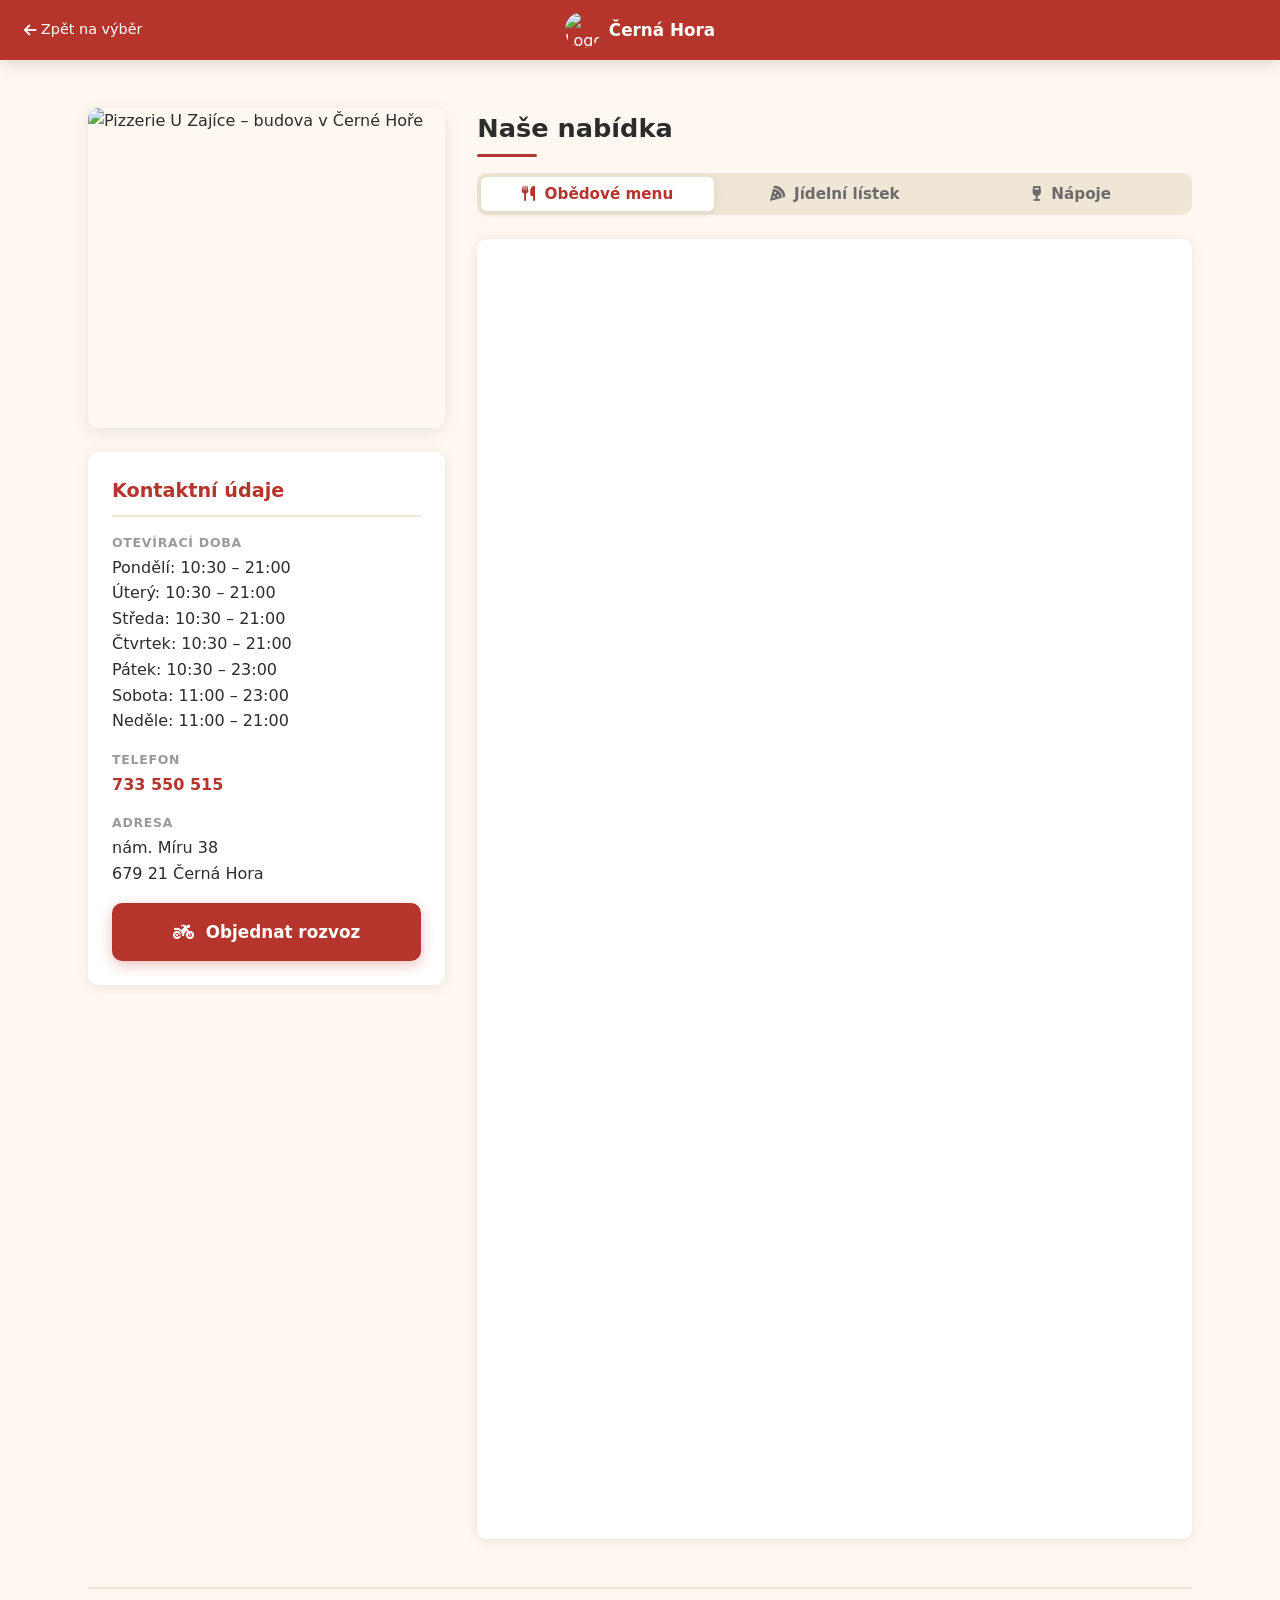
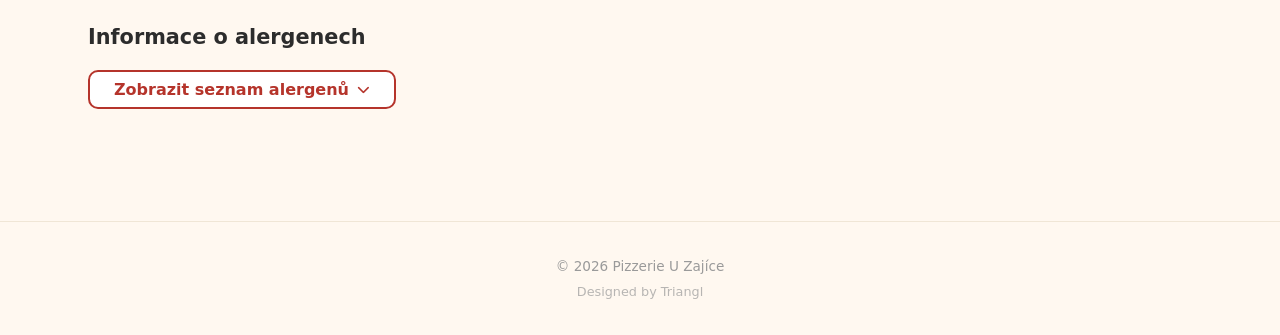
==== cerna-hora.html @ 14adb5e8 "Add files via upload" ====
<!DOCTYPE html>
<html lang="cs">
<head>
  <meta charset="UTF-8">
  <meta name="viewport" content="width=device-width, initial-scale=1.0">
  <meta name="description" content="Pizzerie U Zajíce – Černá Hora. Aktuální menu, kontakty a objednávka rozvozu.">
  <title>Pizzerie U Zajíce – Černá Hora</title>
  <link rel="stylesheet" href="style.css">
  <link rel="icon" href="images/zajic.png" type="image/png">
  <link rel="stylesheet" href="https://cdnjs.cloudflare.com/ajax/libs/font-awesome/6.5.1/css/all.min.css">
</head>
<body>

  <header class="site-header">
    <a href="index.html" class="site-header__back">
      <i class="fa-solid fa-arrow-left"></i>
      <span>Zpět na výběr</span>
    </a>
    <div class="site-header__center">
      <img src="images/zajic.png" alt="Logo" class="site-header__logo">
      <span class="site-header__location">Černá Hora</span>
    </div>
  </header>

  <div class="page-content">
    <div class="main-layout">

      <aside class="info-column">
        <img src="images/cernahora.jpg" alt="Pizzerie U Zajíce – budova v Černé Hoře" class="info-column__photo">

        <div class="contact-box">
          <h2 class="contact-box__title">Kontaktní údaje</h2>

          <div class="contact-box__item">
            <div class="contact-box__label">Otevírací doba</div>
            <div class="contact-box__value">
              Pondělí: 10:30 – 21:00<br>
              Úterý: 10:30 – 21:00<br>
              Středa: 10:30 – 21:00<br>
              Čtvrtek: 10:30 – 21:00<br>
              Pátek: 10:30 – 23:00<br>
              Sobota: 11:00 – 23:00<br>
              Neděle: 11:00 – 21:00
            </div>
          </div>

          <div class="contact-box__item">
            <div class="contact-box__label">Telefon</div>
            <div class="contact-box__value">
              <a href="tel:+420733550515">733 550 515</a>
            </div>
          </div>

          <div class="contact-box__item">
            <div class="contact-box__label">Adresa</div>
            <div class="contact-box__value">
              nám. Míru 38<br>
              679 21 Černá Hora
            </div>
          </div>

          <a href="rozvoz.html" class="btn-primary">
            <i class="fa-solid fa-motorcycle"></i>&nbsp; Objednat rozvoz
          </a>
        </div>
      </aside>

      <section class="menu-column">
        <div class="menu-column__header">
          <h2 class="menu-column__title">Naše nabídka</h2>

          <div class="menu-tabs">
            <button class="menu-tab active" data-tab="obed">
              <i class="fa-solid fa-utensils"></i> Obědové menu
            </button>
            <button class="menu-tab" data-tab="listek">
              <i class="fa-solid fa-pizza-slice"></i> Jídelní lístek
            </button>
            <button class="menu-tab" data-tab="napoje">
              <i class="fa-solid fa-wine-glass"></i> Nápoje
            </button>
          </div>
        </div>

        <div class="menu-panel active" id="panel-obed">
          <div class="menu-iframe-wrap">
            <iframe
              src="https://www.menicka.cz/api/iframe/?id=7934"
              title="Obědové menu – Černá Hora"
              style="width:100%;min-height:1300px"
              loading="lazy"
            ></iframe>
          </div>
        </div>

        <div class="menu-panel" id="panel-listek">
          <div class="menu-iframe-wrap">
            <iframe
              src="https://www.menicka.cz/api/iframe/jidelnilistek/?id=8903"
              title="Jídelní lístek – Černá Hora"
              style="width:100%;min-height:1990px"
              loading="lazy"
            ></iframe>
          </div>
        </div>

        <div class="menu-panel" id="panel-napoje">
          <img src="images/napojovy_listek.jpg" alt="Nápojový lístek – Černá Hora" class="menu-drinks-img">
        </div>

      </section>

    </div>

    <section class="allergens-section">
      <h3 class="allergens-section__title">Informace o alergenech</h3>
      <button class="btn-allergens" id="btn-allergens" aria-expanded="false" aria-controls="allergens-list">
        <span>Zobrazit seznam alergenů</span>
        <span class="btn-allergens__icon"><i class="fa-solid fa-chevron-down"></i></span>
      </button>

      <div class="allergens-list" id="allergens-list" role="region" aria-labelledby="btn-allergens">
        <div class="allergens-list__item"><span class="allergens-list__number">1</span> Obiloviny obsahující lepek (pšenice, žito, ječmen, oves, špalda, kamut nebo jejich hybridní odrůdy)</div>
        <div class="allergens-list__item"><span class="allergens-list__number">2</span> Korýši a výrobky z nich</div>
        <div class="allergens-list__item"><span class="allergens-list__number">3</span> Vejce a výrobky z nich</div>
        <div class="allergens-list__item"><span class="allergens-list__number">4</span> Ryby a výrobky z nich</div>
        <div class="allergens-list__item"><span class="allergens-list__number">5</span> Jádra podzemnice olejné (arašídy) a výrobky z nich</div>
        <div class="allergens-list__item"><span class="allergens-list__number">6</span> Sójové boby a výrobky z nich</div>
        <div class="allergens-list__item"><span class="allergens-list__number">7</span> Mléko a výrobky z něj (včetně laktózy)</div>
        <div class="allergens-list__item"><span class="allergens-list__number">8</span> Skořápkové plody (mandle, lískové ořechy, vlašské ořechy, kešu, pekan, para ořechy, pistácie, makadamie) a výrobky z nich</div>
        <div class="allergens-list__item"><span class="allergens-list__number">9</span> Celer a výrobky z něj</div>
        <div class="allergens-list__item"><span class="allergens-list__number">10</span> Hořčice a výrobky z ní</div>
        <div class="allergens-list__item"><span class="allergens-list__number">11</span> Sezamová semena a výrobky z nich</div>
        <div class="allergens-list__item"><span class="allergens-list__number">12</span> Oxid siřičitý a siřičitany (v koncentracích vyšších než 10 mg/kg nebo 10 mg/l)</div>
        <div class="allergens-list__item"><span class="allergens-list__number">13</span> Vlčí bob (lupina) a výrobky z něj</div>
        <div class="allergens-list__item"><span class="allergens-list__number">14</span> Měkkýši a výrobky z nich</div>
      </div>
    </section>
  </div>

  <footer class="site-footer">
    &copy; 2026 Pizzerie U Zajíce<br>
    <span class="site-footer__credit">Designed by Triangl</span>
  </footer>

  <script>
    document.querySelectorAll('.menu-tab').forEach(function(tab) {
      tab.addEventListener('click', function() {
        document.querySelectorAll('.menu-tab').forEach(function(t) { t.classList.remove('active'); });
        document.querySelectorAll('.menu-panel').forEach(function(p) { p.classList.remove('active'); });

        tab.classList.add('active');
        var panelId = 'panel-' + tab.getAttribute('data-tab');
        document.getElementById(panelId).classList.add('active');
      });
    });

    var btnAllergens = document.getElementById('btn-allergens');
    var allergensList = document.getElementById('allergens-list');

    btnAllergens.addEventListener('click', function() {
      var isOpen = allergensList.classList.toggle('open');
      btnAllergens.classList.toggle('active', isOpen);
      btnAllergens.setAttribute('aria-expanded', isOpen);
      var label = btnAllergens.querySelector('span:first-child');
      label.textContent = isOpen ? 'Skrýt seznam alergenů' : 'Zobrazit seznam alergenů';
    });
  </script>

</body>
</html>
---- style.css ----
/* PIZZERIE U ZAJÍCE */
:root {
  --color-cream: #FFF8F0;
  --color-cream-dark: #F0E6D6;
  --color-cream-warm: #FAF0E4;
  --color-brick: #B5342B;
  --color-brick-dark: #8E2A23;
  --color-olive: #5C6B3C;
  --color-text: #2C2C2C;
  --color-text-light: #6B6B6B;
  --color-text-muted: #9A9A9A;
  --color-white: #FFFFFF;
  --color-gray-light: #EAEAEA;
  --color-gray-medium: #B0B0B0;
  --color-shadow: rgba(44, 44, 44, 0.10);
  --color-shadow-hover: rgba(44, 44, 44, 0.20);
  --font-body: 'Segoe UI', system-ui, -apple-system, sans-serif;
  --space-xs: 0.25rem;
  --space-sm: 0.5rem;
  --space-md: 1rem;
  --space-lg: 1.5rem;
  --space-xl: 2rem;
  --space-2xl: 3rem;
  --space-3xl: 4rem;
  --radius-sm: 6px;
  --radius-md: 10px;
  --radius-lg: 16px;
  --transition-fast: 0.2s ease;
  --transition-normal: 0.3s ease;
  --transition-slow: 0.4s ease;
}

*, *::before, *::after { margin: 0; padding: 0; box-sizing: border-box; }
html { scroll-behavior: smooth; font-size: 16px; }
body {
  font-family: var(--font-body);
  color: var(--color-text);
  background-color: var(--color-cream);
  line-height: 1.6;
  min-height: 100vh;
  -webkit-font-smoothing: antialiased;
}
a { text-decoration: none; color: inherit; }
img { max-width: 100%; height: auto; display: block; }
ul, ol { list-style: none; }
button { cursor: pointer; border: none; background: none; font-family: inherit; font-size: inherit; }

/* ==================== ÚVODNÍ STRÁNKA ==================== */

.hero-page {
  min-height: 100vh;
  display: flex;
  flex-direction: column;
  align-items: center;
  justify-content: center;
  padding: var(--space-xl) var(--space-md);
  text-align: center;
  position: relative;
  overflow: hidden;
  background: url('images/pizza.jpg') center center / cover no-repeat fixed;
}

.hero-page::before {
  content: '';
  position: fixed;
  top: 0; left: 0; right: 0; bottom: 0;
  background: rgba(255, 248, 240, 0.88);
  pointer-events: none;
  z-index: 0;
}

.hero-content {
  position: relative;
  z-index: 1;
  width: 100%;
  max-width: 1200px;
  display: flex;
  flex-direction: column;
  align-items: center;
}

.hero__logo {
  width: 180px;
  height: 180px;
  object-fit: contain;
  margin-bottom: var(--space-md);
  filter: drop-shadow(0 6px 20px rgba(0,0,0,0.15));
  animation: floatIn 1s ease-out;
}

.hero__brand {
  font-size: 2.2rem;
  font-weight: 700;
  color: var(--color-brick);
  margin-bottom: var(--space-xs);
  animation: fadeInUp 0.8s ease-out;
}

.hero__subtitle {
  font-size: 1.05rem;
  color: var(--color-text-light);
  margin-bottom: var(--space-2xl);
  animation: fadeInUp 0.8s ease-out 0.1s both;
}

.location-cards {
  display: grid;
  grid-template-columns: 1fr;
  gap: var(--space-lg);
  width: 100%;
  animation: fadeInUp 0.9s ease-out 0.2s both;
}

.loc-card {
  position: relative;
  display: flex;
  flex-direction: column;
  background: var(--color-white);
  border-radius: var(--radius-lg);
  overflow: hidden;
  box-shadow: 0 4px 20px var(--color-shadow);
  transition: transform var(--transition-normal), box-shadow var(--transition-normal);
  cursor: pointer;
  border: 1px solid rgba(0,0,0,0.04);
}

.loc-card:hover {
  transform: translateY(-8px) scale(1.01);
  box-shadow: 0 20px 50px var(--color-shadow-hover);
}

.loc-card__img-wrap {
  width: 100%;
  height: 200px;
  overflow: hidden;
  position: relative;
}

.loc-card__img-wrap::after {
  content: '';
  position: absolute;
  bottom: 0; left: 0; right: 0;
  height: 50px;
  background: linear-gradient(to top, rgba(0,0,0,0.2), transparent);
  pointer-events: none;
}

.loc-card__img {
  width: 100%;
  height: 100%;
  object-fit: cover;
  transition: transform 0.6s ease;
}

.loc-card:hover .loc-card__img {
  transform: scale(1.08);
}

.loc-card__body {
  padding: var(--space-lg);
  text-align: center;
}

.loc-card__name {
  font-size: 1.4rem;
  font-weight: 700;
  color: var(--color-brick);
  margin-bottom: var(--space-xs);
}

.loc-card__town {
  font-size: 1rem;
  color: var(--color-text-light);
}

.loc-card__arrow {
  position: absolute;
  bottom: var(--space-lg);
  right: var(--space-lg);
  width: 38px;
  height: 38px;
  background: var(--color-brick);
  color: var(--color-white);
  border-radius: 50%;
  display: flex;
  align-items: center;
  justify-content: center;
  font-size: 0.85rem;
  opacity: 0;
  transform: translateX(-8px);
  transition: opacity var(--transition-normal), transform var(--transition-normal);
}

.loc-card:hover .loc-card__arrow {
  opacity: 1;
  transform: translateX(0);
}

/* ==================== HEADER ==================== */

.site-header {
  position: fixed;
  top: 0; left: 0; right: 0;
  z-index: 1000;
  background: var(--color-brick);
  color: var(--color-white);
  display: flex;
  align-items: center;
  justify-content: space-between;
  padding: var(--space-sm) var(--space-md);
  height: 60px;
  box-shadow: 0 3px 16px rgba(0,0,0,0.15);
}

.site-header__back {
  display: inline-flex;
  align-items: center;
  gap: var(--space-xs);
  color: var(--color-white);
  font-size: 0.9rem;
  font-weight: 500;
  padding: var(--space-xs) var(--space-sm);
  border-radius: var(--radius-sm);
  transition: background var(--transition-fast);
  white-space: nowrap;
}

.site-header__back:hover {
  background: rgba(255,255,255,0.15);
}

.site-header__center {
  display: flex;
  align-items: center;
  gap: var(--space-sm);
  position: absolute;
  left: 50%;
  transform: translateX(-50%);
}

.site-header__logo {
  height: 36px;
  width: 36px;
  object-fit: contain;
  border-radius: 50%;
}

.site-header__location {
  font-size: 1.05rem;
  font-weight: 700;
  white-space: nowrap;
}

/* ==================== PODSTRÁNKY – OBSAH ==================== */

.page-content {
  margin-top: 60px;
  padding: var(--space-lg) var(--space-md);
  max-width: 1200px;
  margin-left: auto;
  margin-right: auto;
}

.main-layout {
  display: grid;
  grid-template-columns: 1fr;
  gap: var(--space-xl);
}

.info-column {
  display: flex;
  flex-direction: column;
  gap: var(--space-lg);
}

.info-column__photo {
  width: 100%;
  height: 200px;
  object-fit: cover;
  border-radius: var(--radius-md);
  box-shadow: 0 4px 16px var(--color-shadow);
}

.contact-box {
  background: var(--color-white);
  border-radius: var(--radius-md);
  padding: var(--space-lg);
  box-shadow: 0 2px 12px var(--color-shadow);
}

.contact-box__title {
  font-size: 1.2rem;
  font-weight: 700;
  color: var(--color-brick);
  margin-bottom: var(--space-md);
  padding-bottom: var(--space-sm);
  border-bottom: 2px solid var(--color-cream-dark);
}

.contact-box__item {
  margin-bottom: var(--space-md);
}

.contact-box__label {
  font-size: 0.78rem;
  text-transform: uppercase;
  letter-spacing: 0.06em;
  color: var(--color-text-muted);
  margin-bottom: 2px;
  font-weight: 600;
}

.contact-box__value {
  font-size: 1rem;
  color: var(--color-text);
  line-height: 1.6;
}

.contact-box__value a {
  color: var(--color-brick);
  font-weight: 600;
  transition: color var(--transition-fast);
}

.contact-box__value a:hover {
  color: var(--color-brick-dark);
}

.btn-primary {
  display: block;
  width: 100%;
  padding: var(--space-md) var(--space-lg);
  background: var(--color-brick);
  color: var(--color-white);
  font-size: 1.05rem;
  font-weight: 700;
  text-align: center;
  border-radius: var(--radius-md);
  transition: background var(--transition-fast), transform var(--transition-fast);
  box-shadow: 0 4px 14px rgba(181, 52, 43, 0.3);
  margin-top: var(--space-md);
}

.btn-primary:hover {
  background: var(--color-brick-dark);
  transform: translateY(-2px);
  box-shadow: 0 6px 18px rgba(181, 52, 43, 0.4);
}

.btn-primary:active {
  transform: translateY(0);
}

/* ==================== MENU TABY ==================== */

.menu-column__header {
  margin-bottom: var(--space-lg);
}

.menu-column__title {
  font-size: 1.6rem;
  font-weight: 700;
  color: var(--color-text);
  margin-bottom: var(--space-md);
  position: relative;
  padding-bottom: var(--space-sm);
}

.menu-column__title::after {
  content: '';
  position: absolute;
  bottom: 0; left: 0;
  width: 60px; height: 3px;
  background: var(--color-brick);
  border-radius: 2px;
}

.menu-tabs {
  display: flex;
  gap: var(--space-xs);
  background: var(--color-cream-dark);
  padding: 4px;
  border-radius: var(--radius-md);
  margin-bottom: var(--space-lg);
}

.menu-tab {
  flex: 1;
  padding: var(--space-sm) var(--space-md);
  background: transparent;
  color: var(--color-text-light);
  font-size: 0.85rem;
  font-weight: 600;
  border-radius: var(--radius-sm);
  transition: all var(--transition-fast);
  text-align: center;
  white-space: nowrap;
}

.menu-tab:hover {
  color: var(--color-text);
  background: rgba(255,255,255,0.5);
}

.menu-tab.active {
  background: var(--color-white);
  color: var(--color-brick);
  box-shadow: 0 2px 8px var(--color-shadow);
}

.menu-tab i {
  margin-right: 4px;
}

.menu-panel {
  display: none;
  animation: fadeIn 0.3s ease;
}

.menu-panel.active {
  display: block;
}

@keyframes fadeIn {
  from { opacity: 0; transform: translateY(6px); }
  to { opacity: 1; transform: translateY(0); }
}

.menu-iframe-wrap {
  width: 100%;
  min-height: 800px;
  border-radius: var(--radius-md);
  overflow: hidden;
  box-shadow: 0 2px 12px var(--color-shadow);
  background: var(--color-white);
}

.menu-iframe-wrap iframe {
  width: 100%;
  min-height: 800px;
  border: none;
  display: block;
}

.menu-drinks-img {
  width: 100%;
  max-width: 700px;
  margin: 0 auto;
  border-radius: var(--radius-md);
  box-shadow: 0 4px 16px var(--color-shadow);
  display: block;
}

/* ==================== ALERGENY ==================== */

.allergens-section {
  margin-top: var(--space-2xl);
  padding-top: var(--space-xl);
  border-top: 2px solid var(--color-cream-dark);
}

.allergens-section__title {
  font-size: 1.3rem;
  font-weight: 700;
  color: var(--color-text);
  margin-bottom: var(--space-md);
}

.btn-allergens {
  display: inline-flex;
  align-items: center;
  gap: var(--space-sm);
  padding: var(--space-sm) var(--space-lg);
  background: var(--color-white);
  color: var(--color-brick);
  font-size: 1rem;
  font-weight: 600;
  border: 2px solid var(--color-brick);
  border-radius: var(--radius-md);
  transition: all var(--transition-fast);
}

.btn-allergens:hover {
  background: var(--color-brick);
  color: var(--color-white);
}

.btn-allergens__icon {
  transition: transform var(--transition-normal);
  font-size: 0.8rem;
}

.btn-allergens.active .btn-allergens__icon {
  transform: rotate(180deg);
}

.allergens-list {
  max-height: 0;
  overflow: hidden;
  transition: max-height var(--transition-slow), padding var(--transition-slow), margin var(--transition-slow);
  background: var(--color-white);
  border-radius: var(--radius-md);
  margin-top: 0;
}

.allergens-list.open {
  max-height: 1200px;
  padding: var(--space-lg);
  margin-top: var(--space-md);
  box-shadow: 0 2px 12px var(--color-shadow);
}

.allergens-list__item {
  padding: var(--space-sm) 0;
  border-bottom: 1px solid var(--color-cream-dark);
  font-size: 0.95rem;
  line-height: 1.6;
  color: var(--color-text);
}

.allergens-list__item:last-child {
  border-bottom: none;
}

.allergens-list__number {
  display: inline-flex;
  align-items: center;
  justify-content: center;
  width: 26px; height: 26px;
  background: var(--color-brick);
  color: var(--color-white);
  border-radius: 50%;
  font-size: 0.75rem;
  font-weight: 700;
  margin-right: var(--space-sm);
  flex-shrink: 0;
  vertical-align: middle;
}

/* ==================== ROZVOZ ==================== */

.delivery-page {
  margin-top: 60px;
  padding: var(--space-xl) var(--space-md);
  max-width: 900px;
  margin-left: auto;
  margin-right: auto;
}

.delivery-hero {
  text-align: center;
  margin-bottom: var(--space-2xl);
}

.delivery-hero__title {
  font-size: 2rem;
  font-weight: 700;
  color: var(--color-brick);
  margin-bottom: var(--space-sm);
}

.delivery-hero__sub {
  font-size: 1.05rem;
  color: var(--color-text-light);
}

.delivery-tabs {
  display: flex;
  margin-bottom: var(--space-xl);
  background: var(--color-cream-dark);
  border-radius: var(--radius-md);
  padding: 4px;
}

.delivery-tab {
  flex: 1;
  padding: var(--space-md);
  font-size: 1rem;
  font-weight: 600;
  color: var(--color-text-light);
  border-radius: var(--radius-sm);
  transition: all var(--transition-fast);
  text-align: center;
  display: flex;
  align-items: center;
  justify-content: center;
  gap: var(--space-sm);
}

.delivery-tab__img {
  width: 30px;
  height: 30px;
  border-radius: 50%;
  object-fit: cover;
  border: 2px solid var(--color-cream-dark);
  transition: border-color var(--transition-fast);
  flex-shrink: 0;
}

.delivery-tab.active .delivery-tab__img {
  border-color: var(--color-brick);
}

.delivery-tab:hover {
  color: var(--color-text);
}

.delivery-tab.active {
  background: var(--color-white);
  color: var(--color-brick);
  box-shadow: 0 2px 8px var(--color-shadow);
}

.delivery-panel {
  display: none;
  animation: fadeIn 0.3s ease;
}

.delivery-panel.active {
  display: block;
}

.delivery-text {
  font-size: 1rem;
  line-height: 1.75;
  color: var(--color-text);
  margin-bottom: var(--space-xl);
  background: var(--color-white);
  padding: var(--space-lg);
  border-radius: var(--radius-md);
  box-shadow: 0 2px 12px var(--color-shadow);
}

.delivery-text strong { color: var(--color-brick); }
.delivery-text a { color: var(--color-brick); font-weight: 600; }

.delivery-table-wrap {
  background: var(--color-white);
  border-radius: var(--radius-md);
  overflow: hidden;
  box-shadow: 0 2px 12px var(--color-shadow);
}

.delivery-table {
  width: 100%;
  border-collapse: collapse;
  font-size: 0.9rem;
}

.delivery-table thead {
  background: var(--color-brick);
  color: var(--color-white);
}

.delivery-table th {
  padding: var(--space-sm) var(--space-md);
  text-align: left;
  font-weight: 600;
  font-size: 0.82rem;
  text-transform: uppercase;
  letter-spacing: 0.04em;
}

.delivery-table th:not(:first-child) { text-align: center; }

.delivery-table td {
  padding: var(--space-xs) var(--space-md);
  border-bottom: 1px solid var(--color-cream-dark);
}

.delivery-table td:not(:first-child) {
  text-align: center;
  font-weight: 600;
}

.delivery-table tbody tr { transition: background var(--transition-fast); }
.delivery-table tbody tr:hover { background: var(--color-cream-warm); }
.delivery-table tbody tr:nth-child(even) { background: var(--color-cream); }
.delivery-table tbody tr:nth-child(even):hover { background: var(--color-cream-warm); }

.delivery-table__price { font-weight: 700; color: var(--color-brick) !important; }
.delivery-table__free { font-size: 0.85rem; color: var(--color-olive) !important; }

.delivery-table__free::before { content: 'od '; font-weight: 400; color: var(--color-text-light); }
.delivery-table__free::after { content: ' Kč'; font-size: 0.8rem; }
.delivery-table__price::after { content: ' Kč'; font-size: 0.8rem; font-weight: 400; color: var(--color-text-light); }

.delivery-note {
  margin-top: var(--space-lg);
  padding: var(--space-md) var(--space-lg);
  background: var(--color-cream);
  border-radius: var(--radius-sm);
  border-left: 4px solid var(--color-brick);
  font-size: 0.9rem;
  color: var(--color-text-light);
  line-height: 1.6;
}

/* ==================== RAUTY ==================== */

.rauty-page {
  margin-top: 60px;
  padding: var(--space-xl) var(--space-md);
  max-width: 1000px;
  margin-left: auto;
  margin-right: auto;
}

.rauty-intro {
  text-align: center;
  margin-bottom: var(--space-2xl);
}

.rauty-intro__title {
  font-size: 2rem;
  font-weight: 700;
  color: var(--color-brick);
  margin-bottom: var(--space-md);
}

.rauty-intro__text {
  font-size: 1.1rem;
  line-height: 1.7;
  color: var(--color-text);
  max-width: 650px;
  margin: 0 auto;
}

/* Fotogalerie – CSS infinite scroll */
.rauty-gallery {
  margin-bottom: var(--space-2xl);
  overflow: hidden;
  border-radius: var(--radius-lg);
  box-shadow: 0 4px 20px var(--color-shadow);
}

.gallery-inner {
  display: flex;
  animation: galleryScroll 40s linear infinite;
  width: max-content;
}

.gallery-inner:hover {
  animation-play-state: paused;
}

.gallery-slide {
  display: flex;
  gap: var(--space-md);
  padding: var(--space-md);
  flex-shrink: 0;
}

.gallery-slide img {
  width: 350px;
  height: 230px;
  object-fit: cover;
  border-radius: var(--radius-md);
  flex-shrink: 0;
}

@keyframes galleryScroll {
  0% { transform: translateX(0); }
  100% { transform: translateX(-50%); }
}

/* Ceník rautů */
.rauty-pricing {
  margin-bottom: var(--space-2xl);
}

.rauty-pricing__title {
  font-size: 1.5rem;
  font-weight: 700;
  color: var(--color-text);
  margin-bottom: var(--space-lg);
  position: relative;
  padding-bottom: var(--space-sm);
}

.rauty-pricing__title::after {
  content: '';
  position: absolute;
  bottom: 0; left: 0;
  width: 60px; height: 3px;
  background: var(--color-brick);
  border-radius: 2px;
}

.rauty-table-wrap {
  background: var(--color-white);
  border-radius: var(--radius-md);
  overflow: hidden;
  box-shadow: 0 2px 12px var(--color-shadow);
}

.rauty-table {
  width: 100%;
  border-collapse: collapse;
  font-size: 0.95rem;
}

.rauty-table thead { background: var(--color-brick); color: var(--color-white); }

.rauty-table th {
  padding: var(--space-md) var(--space-lg);
  text-align: left;
  font-weight: 600;
  font-size: 0.88rem;
  text-transform: uppercase;
  letter-spacing: 0.04em;
}

.rauty-table th:last-child { text-align: right; }

.rauty-table td {
  padding: var(--space-sm) var(--space-lg);
  border-bottom: 1px solid var(--color-cream-dark);
}

.rauty-table td:last-child { text-align: right; }

.rauty-table tbody tr { transition: background var(--transition-fast); }
.rauty-table tbody tr:hover { background: var(--color-cream-warm); }
.rauty-table tbody tr:nth-child(even) { background: var(--color-cream); }
.rauty-table tbody tr:nth-child(even):hover { background: var(--color-cream-warm); }

.rauty-table__price { font-weight: 700; color: var(--color-brick); }

.rauty-contact { margin-bottom: var(--space-xl); }

.rauty-contact__box {
  text-align: center;
  background: var(--color-white);
  padding: var(--space-xl) var(--space-lg);
  border-radius: var(--radius-md);
  box-shadow: 0 2px 12px var(--color-shadow);
}

.rauty-contact__box > i { font-size: 2rem; color: var(--color-brick); margin-bottom: var(--space-md); display: block; }
.rauty-contact__box > p { font-size: 1.1rem; color: var(--color-text); margin-bottom: var(--space-lg); }

.rauty-contact__phones {
  display: flex;
  flex-direction: column;
  gap: var(--space-md);
  align-items: center;
}

.rauty-contact__phone {
  display: inline-flex;
  flex-direction: column;
  align-items: center;
  padding: var(--space-md) var(--space-xl);
  background: var(--color-brick);
  color: var(--color-white);
  border-radius: var(--radius-md);
  font-size: 1.2rem;
  font-weight: 700;
  transition: background var(--transition-fast), transform var(--transition-fast);
  box-shadow: 0 4px 14px rgba(181, 52, 43, 0.3);
  min-width: 250px;
}

.rauty-contact__phone:hover {
  background: var(--color-brick-dark);
  transform: translateY(-2px);
  box-shadow: 0 6px 18px rgba(181, 52, 43, 0.4);
}

.rauty-contact__label { font-size: 0.8rem; font-weight: 500; opacity: 0.85; margin-bottom: 2px; }

/* ==================== FOOTER ==================== */

.site-footer {
  text-align: center;
  padding: var(--space-xl) var(--space-md);
  margin-top: var(--space-3xl);
  color: var(--color-text-muted);
  font-size: 0.85rem;
  border-top: 1px solid var(--color-cream-dark);
  line-height: 1.8;
}

.site-footer__credit {
  font-size: 0.8rem;
  color: var(--color-text-muted);
  opacity: 0.7;
}

/* ==================== ANIMACE ==================== */

@keyframes fadeInDown { from { opacity: 0; transform: translateY(-30px); } to { opacity: 1; transform: translateY(0); } }
@keyframes fadeInUp { from { opacity: 0; transform: translateY(30px); } to { opacity: 1; transform: translateY(0); } }
@keyframes floatIn { from { opacity: 0; transform: translateY(-20px) scale(0.95); } to { opacity: 1; transform: translateY(0) scale(1); } }

/* ==================== RESPONSIVITA ==================== */

@media (min-width: 600px) {
  .location-cards { grid-template-columns: 1fr 1fr; }
  .loc-card__img-wrap { height: 230px; }
  .hero__logo { width: 220px; height: 220px; }
  .hero__brand { font-size: 2.6rem; }
  .info-column__photo { height: 260px; }
  .delivery-table { font-size: 1rem; }
  .delivery-table th, .delivery-table td { padding: var(--space-sm) var(--space-lg); }
  .gallery-slide img { width: 400px; height: 260px; }
  .rauty-contact__phones { flex-direction: row; justify-content: center; }
  .menu-tab { font-size: 0.88rem; }
}

@media (min-width: 900px) {
  .location-cards { grid-template-columns: 1fr 1fr 1fr; }
  .loc-card__img-wrap { height: 260px; }
  .hero__logo { width: 250px; height: 250px; }
  .hero__brand { font-size: 3rem; }
  .main-layout { grid-template-columns: 1fr 2fr; }
  .info-column__photo { height: 320px; }
  .page-content { padding: var(--space-xl) var(--space-2xl); }
  .menu-tab { font-size: 0.95rem; }
  .gallery-slide img { width: 450px; height: 290px; }
  .rauty-intro__title { font-size: 2.4rem; }
}

@media (min-width: 1200px) {
  .loc-card__img-wrap { height: 300px; }
  .page-content { padding: var(--space-2xl); }
}

@media (max-width: 400px) {
  .loc-card__name { font-size: 1.2rem; }
  .hero__brand { font-size: 1.8rem; }
  .hero__logo { width: 140px; height: 140px; }
  .menu-tab { font-size: 0.75rem; padding: var(--space-xs) var(--space-sm); }
  .delivery-table { font-size: 0.82rem; }
  .delivery-table th, .delivery-table td { padding: var(--space-xs) var(--space-sm); }
  .gallery-slide img { width: 280px; height: 180px; }
  .site-header__back span { display: none; }
  .site-header__location { font-size: 0.95rem; }
  .rauty-intro__title { font-size: 1.6rem; }
  .rauty-table { font-size: 0.85rem; }
  .rauty-table th, .rauty-table td { padding: var(--space-xs) var(--space-sm); }
}
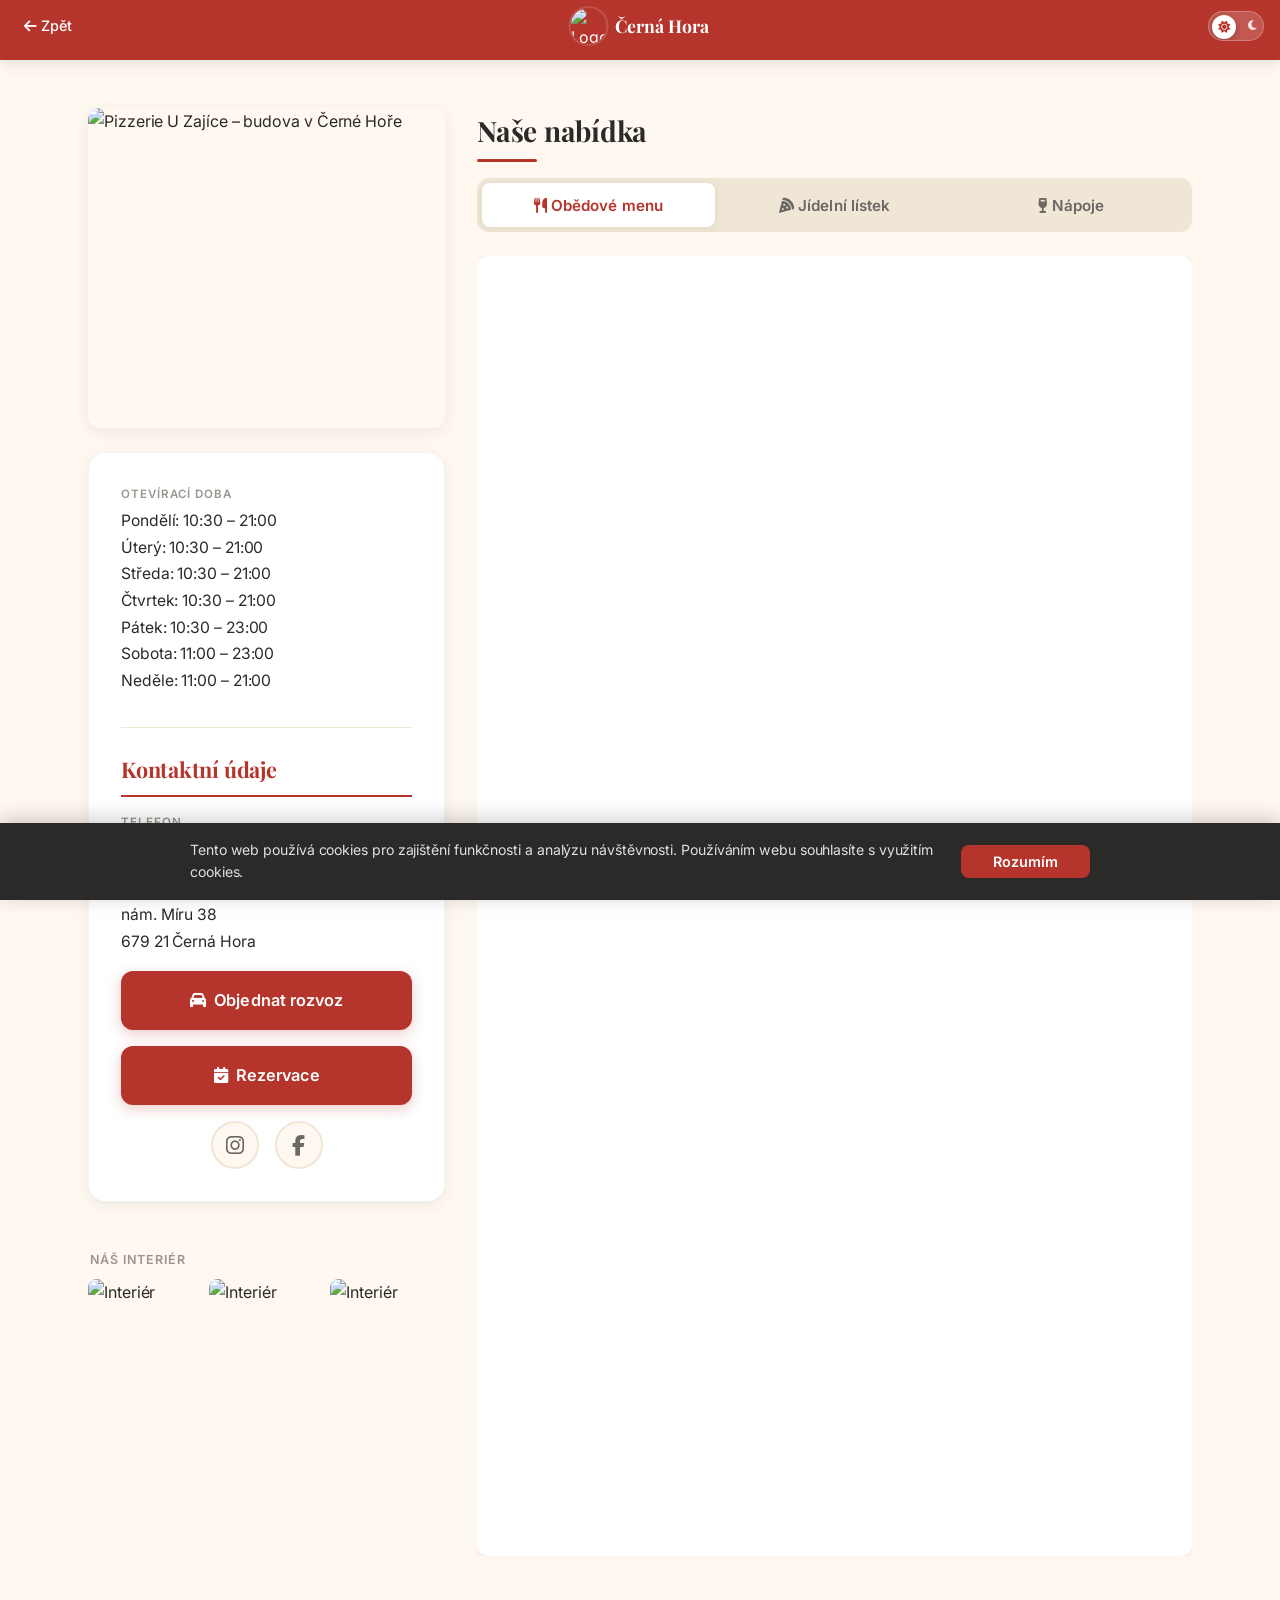
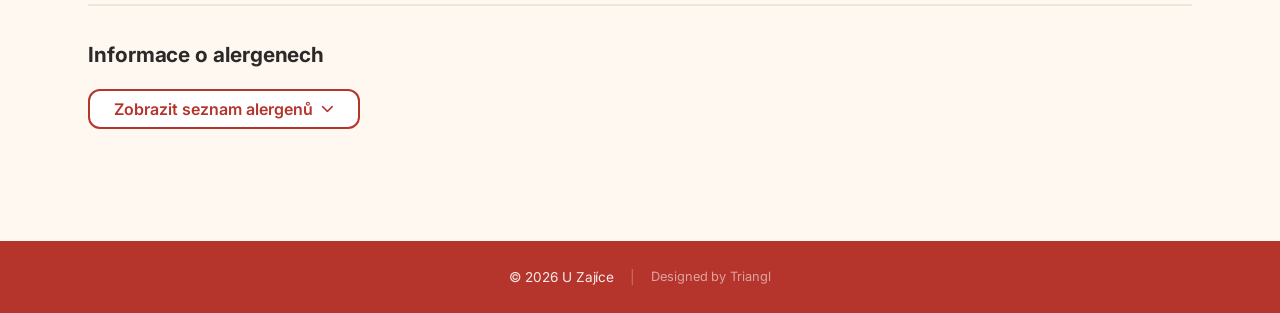
==== commit 234bca38: "Add files via upload" ====
--- a/cerna-hora.html
+++ b/cerna-hora.html
@@ -2,20 +2,42 @@
 <html lang="cs">
 <head>
   <meta charset="UTF-8">
-  <meta name="viewport" content="width=device-width, initial-scale=1.0">
+  <meta name="viewport" content="width=device-width, initial-scale=1.0, viewport-fit=cover">
   <meta name="description" content="Pizzerie U Zajíce – Černá Hora. Aktuální menu, kontakty a objednávka rozvozu.">
+  <meta name="theme-color" content="#B5342B" media="(prefers-color-scheme: light)">
+  <meta name="theme-color" content="#1A1512" media="(prefers-color-scheme: dark)">
   <title>Pizzerie U Zajíce – Černá Hora</title>
+  <link rel="preconnect" href="https://fonts.googleapis.com">
+  <link rel="preconnect" href="https://fonts.gstatic.com" crossorigin>
+  <link rel="stylesheet" href="https://fonts.googleapis.com/css2?family=Playfair+Display:wght@600;700;800&family=Inter:wght@400;500;600;700&display=swap">
   <link rel="stylesheet" href="style.css">
   <link rel="icon" href="images/zajic.png" type="image/png">
   <link rel="stylesheet" href="https://cdnjs.cloudflare.com/ajax/libs/font-awesome/6.5.1/css/all.min.css">
+  <script>
+    (function(){
+      var t = localStorage.getItem('uzajice-theme');
+      if (!t) t = matchMedia('(prefers-color-scheme: dark)').matches ? 'dark' : 'light';
+      if (t === 'dark') document.documentElement.setAttribute('data-theme', 'dark');
+    })();
+  </script>
 </head>
 <body>
 
   <header class="site-header">
     <a href="index.html" class="site-header__back">
       <i class="fa-solid fa-arrow-left"></i>
-      <span>Zpět na výběr</span>
+      <span>Zpět</span>
     </a>
+    <button class="theme-toggle" aria-label="Přepnout motiv" title="Přepnout motiv">
+      <span class="theme-toggle__track">
+        <i class="fa-solid fa-sun"></i>
+        <i class="fa-solid fa-moon"></i>
+      </span>
+      <span class="theme-toggle__thumb">
+        <i class="fa-solid fa-sun theme-toggle__icon theme-toggle__icon--sun"></i>
+        <i class="fa-solid fa-moon theme-toggle__icon theme-toggle__icon--moon"></i>
+      </span>
+    </button>
     <div class="site-header__center">
       <img src="images/zajic.png" alt="Logo" class="site-header__logo">
       <span class="site-header__location">Černá Hora</span>
@@ -26,11 +48,9 @@
     <div class="main-layout">
 
       <aside class="info-column">
-        <img src="images/cernahora.jpg" alt="Pizzerie U Zajíce – budova v Černé Hoře" class="info-column__photo">
+        <img loading="lazy" src="images/cernahora.jpg" alt="Pizzerie U Zajíce – budova v Černé Hoře" class="info-column__photo">
 
         <div class="contact-box">
-          <h2 class="contact-box__title">Kontaktní údaje</h2>
-
           <div class="contact-box__item">
             <div class="contact-box__label">Otevírací doba</div>
             <div class="contact-box__value">
@@ -44,6 +64,8 @@
             </div>
           </div>
 
+          <h2 class="contact-box__title">Kontaktní údaje</h2>
+
           <div class="contact-box__item">
             <div class="contact-box__label">Telefon</div>
             <div class="contact-box__value">
@@ -59,9 +81,30 @@
             </div>
           </div>
 
-          <a href="rozvoz.html" class="btn-primary">
-            <i class="fa-solid fa-motorcycle"></i>&nbsp; Objednat rozvoz
+          <a href="rozvoz.html?provozovna=cerna-hora" class="btn-primary">
+            <i class="fa-solid fa-car"></i>&nbsp; Objednat rozvoz
           </a>
+          <a href="tel:+420733550515" class="btn-primary">
+            <i class="fa-solid fa-calendar-check"></i>&nbsp; Rezervace
+          </a>
+
+          <div class="social-links">
+            <a href="https://www.instagram.com/pizzerieuzajice" target="_blank" rel="noopener noreferrer" class="social-link social-link--instagram" aria-label="Instagram">
+              <i class="fa-brands fa-instagram"></i>
+            </a>
+            <a href="https://www.facebook.com/pizzerieuzajice/?locale=cs_CZ" target="_blank" rel="noopener noreferrer" class="social-link social-link--facebook" aria-label="Facebook">
+              <i class="fa-brands fa-facebook-f"></i>
+            </a>
+          </div>
+        </div>
+
+        <div class="interior-gallery interior-gallery--static">
+          <div class="interior-gallery__label">Náš interiér</div>
+          <div class="interior-gallery__grid">
+            <div class="interior-gallery__item"><img src="images/interier-ch1.jpg" alt="Interiér" loading="lazy"></div>
+            <div class="interior-gallery__item"><img src="images/interier-ch2.jpg" alt="Interiér" loading="lazy"></div>
+            <div class="interior-gallery__item"><img src="images/interier-ch3.jpg" alt="Interiér" loading="lazy"></div>
+          </div>
         </div>
       </aside>
 
@@ -105,7 +148,167 @@
         </div>
 
         <div class="menu-panel" id="panel-napoje">
-          <img src="images/napojovy_listek.jpg" alt="Nápojový lístek – Černá Hora" class="menu-drinks-img">
+
+          <div class="drinks-gallery">
+            <button class="drinks-gallery__arrow drinks-gallery__arrow--left" aria-label="Předchozí">
+              <i class="fa-solid fa-chevron-left"></i>
+            </button>
+            <div class="drinks-gallery__track">
+              <div class="drinks-gallery__inner">
+                <div class="drinks-gallery__slide"><img src="images/napoj1.jpg" alt="Nápoj" loading="lazy"></div>
+                <div class="drinks-gallery__slide"><img src="images/napoj2.jpg" alt="Nápoj" loading="lazy"></div>
+                <div class="drinks-gallery__slide"><img src="images/napoj3.jpg" alt="Nápoj" loading="lazy"></div>
+                <div class="drinks-gallery__slide"><img src="images/napoj4.jpg" alt="Nápoj" loading="lazy"></div>
+                <div class="drinks-gallery__slide"><img src="images/napoj5.jpg" alt="Nápoj" loading="lazy"></div>
+                <div class="drinks-gallery__slide"><img src="images/napoj6.jpg" alt="Nápoj" loading="lazy"></div>
+              </div>
+            </div>
+            <button class="drinks-gallery__arrow drinks-gallery__arrow--right" aria-label="Další">
+              <i class="fa-solid fa-chevron-right"></i>
+            </button>
+          </div>
+
+          <div class="drinks-list">
+
+            <div class="drinks-section">
+              <h3 class="drinks-section__title"><i class="fa-solid fa-beer-mug-empty"></i> Výčepní pivo</h3>
+              <div class="drinks-section__items">
+                <div class="drinks-item"><span class="drinks-item__name">0,5l Zajícova 11°</span><span class="drinks-item__dots"></span><span class="drinks-item__price">45 Kč</span></div>
+                <div class="drinks-item"><span class="drinks-item__name">0,33l Zajícova 11°</span><span class="drinks-item__dots"></span><span class="drinks-item__price">38 Kč</span></div>
+                <div class="drinks-item"><span class="drinks-item__name">0,5l Březňák 10°</span><span class="drinks-item__dots"></span><span class="drinks-item__price">38 Kč</span></div>
+                <div class="drinks-item"><span class="drinks-item__name">0,3l Březňák 10°</span><span class="drinks-item__dots"></span><span class="drinks-item__price">31 Kč</span></div>
+                <div class="drinks-item drinks-item--info"><span class="drinks-item__name">Speciál dle denní nabídky</span></div>
+              </div>
+            </div>
+
+            <div class="drinks-section">
+              <h3 class="drinks-section__title"><i class="fa-solid fa-wine-bottle"></i> Lahvové pivo</h3>
+              <div class="drinks-section__items">
+                <div class="drinks-item"><span class="drinks-item__name">0,5l Krušovice nealko</span><span class="drinks-item__dots"></span><span class="drinks-item__price">35 Kč</span></div>
+                <div class="drinks-item"><span class="drinks-item__name">0,5l Březňák polotmavý</span><span class="drinks-item__dots"></span><span class="drinks-item__price">35 Kč</span></div>
+                <div class="drinks-item"><span class="drinks-item__name">0,5l BIR GO</span><span class="drinks-item__dots"></span><span class="drinks-item__price">35 Kč</span></div>
+                <div class="drinks-item"><span class="drinks-item__name">0,33l Frisco</span><span class="drinks-item__dots"></span><span class="drinks-item__price">40 Kč</span></div>
+                <div class="drinks-item"><span class="drinks-item__name">0,5l Starobrno sklo</span><span class="drinks-item__dots"></span><span class="drinks-item__price">35 Kč</span></div>
+              </div>
+            </div>
+
+            <div class="drinks-section">
+              <h3 class="drinks-section__title"><i class="fa-solid fa-glass-water"></i> Nealkoholické nápoje</h3>
+              <div class="drinks-section__items">
+                <div class="drinks-item"><span class="drinks-item__name">0,33l Mattoni</span><span class="drinks-item__dots"></span><span class="drinks-item__price">28 Kč</span></div>
+                <div class="drinks-item"><span class="drinks-item__name">0,25l Pepsi / MAX</span><span class="drinks-item__dots"></span><span class="drinks-item__price">38 Kč</span></div>
+                <div class="drinks-item"><span class="drinks-item__name">0,25l Mirinda</span><span class="drinks-item__dots"></span><span class="drinks-item__price">38 Kč</span></div>
+                <div class="drinks-item"><span class="drinks-item__name">0,25l 7UP</span><span class="drinks-item__dots"></span><span class="drinks-item__price">38 Kč</span></div>
+                <div class="drinks-item"><span class="drinks-item__name">0,25l Schweppes</span><span class="drinks-item__dots"></span><span class="drinks-item__price">38 Kč</span></div>
+                <div class="drinks-item"><span class="drinks-item__name">0,25l Toma juice</span><span class="drinks-item__dots"></span><span class="drinks-item__price">35 Kč</span></div>
+                <div class="drinks-item"><span class="drinks-item__name">Točené limo 0,5l</span><span class="drinks-item__dots"></span><span class="drinks-item__price">35 Kč</span></div>
+                <div class="drinks-item"><span class="drinks-item__name">Točené limo 0,3l</span><span class="drinks-item__dots"></span><span class="drinks-item__price">28 Kč</span></div>
+              </div>
+            </div>
+
+            <div class="drinks-section">
+              <h3 class="drinks-section__title"><i class="fa-solid fa-martini-glass-citrus"></i> Likéry</h3>
+              <div class="drinks-section__items">
+                <div class="drinks-item"><span class="drinks-item__name">4cl Božkov vaječný</span><span class="drinks-item__dots"></span><span class="drinks-item__price">30 Kč</span></div>
+                <div class="drinks-item"><span class="drinks-item__name">4cl Božkov griotte</span><span class="drinks-item__dots"></span><span class="drinks-item__price">30 Kč</span></div>
+                <div class="drinks-item"><span class="drinks-item__name">4cl Božkov zelená</span><span class="drinks-item__dots"></span><span class="drinks-item__price">35 Kč</span></div>
+                <div class="drinks-item"><span class="drinks-item__name">4cl Becherovka</span><span class="drinks-item__dots"></span><span class="drinks-item__price">40 Kč</span></div>
+                <div class="drinks-item"><span class="drinks-item__name">4cl Jägermeister</span><span class="drinks-item__dots"></span><span class="drinks-item__price">55 Kč</span></div>
+              </div>
+            </div>
+
+            <div class="drinks-section">
+              <h3 class="drinks-section__title"><i class="fa-solid fa-whiskey-glass"></i> Destiláty</h3>
+              <div class="drinks-section__items">
+                <div class="drinks-item"><span class="drinks-item__name">4cl Božkov rum</span><span class="drinks-item__dots"></span><span class="drinks-item__price">35 Kč</span></div>
+                <div class="drinks-item"><span class="drinks-item__name">4cl Božkov vodka</span><span class="drinks-item__dots"></span><span class="drinks-item__price">35 Kč</span></div>
+                <div class="drinks-item"><span class="drinks-item__name">4cl Finlandia vodka</span><span class="drinks-item__dots"></span><span class="drinks-item__price">45 Kč</span></div>
+                <div class="drinks-item"><span class="drinks-item__name">4cl Fernet Stock</span><span class="drinks-item__dots"></span><span class="drinks-item__price">40 Kč</span></div>
+                <div class="drinks-item"><span class="drinks-item__name">4cl Stará myslivecká</span><span class="drinks-item__dots"></span><span class="drinks-item__price">40 Kč</span></div>
+                <div class="drinks-item"><span class="drinks-item__name">4cl Hanaška brskovská</span><span class="drinks-item__dots"></span><span class="drinks-item__price">35 Kč</span></div>
+                <div class="drinks-item"><span class="drinks-item__name">4cl Beefeater gin</span><span class="drinks-item__dots"></span><span class="drinks-item__price">50 Kč</span></div>
+                <div class="drinks-item"><span class="drinks-item__name">4cl Jelzin Gold</span><span class="drinks-item__dots"></span><span class="drinks-item__price">40 Kč</span></div>
+                <div class="drinks-item"><span class="drinks-item__name">4cl Tequila Sierra</span><span class="drinks-item__dots"></span><span class="drinks-item__price">60 Kč</span></div>
+                <div class="drinks-item"><span class="drinks-item__name">4cl Havana Club</span><span class="drinks-item__dots"></span><span class="drinks-item__price">60 Kč</span></div>
+              </div>
+            </div>
+
+            <div class="drinks-section">
+              <h3 class="drinks-section__title"><i class="fa-solid fa-whiskey-glass"></i> Whiskey a rum</h3>
+              <div class="drinks-section__items">
+                <div class="drinks-item"><span class="drinks-item__name">4cl Republica rum</span><span class="drinks-item__dots"></span><span class="drinks-item__price">55 Kč</span></div>
+                <div class="drinks-item"><span class="drinks-item__name">4cl Tullamore</span><span class="drinks-item__dots"></span><span class="drinks-item__price">60 Kč</span></div>
+                <div class="drinks-item"><span class="drinks-item__name">4cl Jameson</span><span class="drinks-item__dots"></span><span class="drinks-item__price">60 Kč</span></div>
+                <div class="drinks-item"><span class="drinks-item__name">4cl Jack Daniel's Honey</span><span class="drinks-item__dots"></span><span class="drinks-item__price">60 Kč</span></div>
+                <div class="drinks-item"><span class="drinks-item__name">4cl Bucanero</span><span class="drinks-item__dots"></span><span class="drinks-item__price">60 Kč</span></div>
+                <div class="drinks-item"><span class="drinks-item__name">4cl Legendario Elixir</span><span class="drinks-item__dots"></span><span class="drinks-item__price">60 Kč</span></div>
+                <div class="drinks-item"><span class="drinks-item__name">4cl Captain Morgan</span><span class="drinks-item__dots"></span><span class="drinks-item__price">55 Kč</span></div>
+                <div class="drinks-item"><span class="drinks-item__name">4cl EL Clasico</span><span class="drinks-item__dots"></span><span class="drinks-item__price">55 Kč</span></div>
+                <div class="drinks-item"><span class="drinks-item__name">4cl Heffron</span><span class="drinks-item__dots"></span><span class="drinks-item__price">55 Kč</span></div>
+                <div class="drinks-item"><span class="drinks-item__name">4cl Tanduay double</span><span class="drinks-item__dots"></span><span class="drinks-item__price">100 Kč</span></div>
+                <div class="drinks-item"><span class="drinks-item__name">4cl Papillon</span><span class="drinks-item__dots"></span><span class="drinks-item__price">200 Kč</span></div>
+                <div class="drinks-item"><span class="drinks-item__name">4cl Sappers Dumont</span><span class="drinks-item__dots"></span><span class="drinks-item__price">150 Kč</span></div>
+                <div class="drinks-item"><span class="drinks-item__name">4cl Espero Caribbean</span><span class="drinks-item__dots"></span><span class="drinks-item__price">100 Kč</span></div>
+                <div class="drinks-item"><span class="drinks-item__name">4cl Bumbu original</span><span class="drinks-item__dots"></span><span class="drinks-item__price">100 Kč</span></div>
+                <div class="drinks-item"><span class="drinks-item__name">4cl Bacardi</span><span class="drinks-item__dots"></span><span class="drinks-item__price">75 Kč</span></div>
+              </div>
+            </div>
+
+            <div class="drinks-section">
+              <h3 class="drinks-section__title"><i class="fa-solid fa-wine-glass"></i> Víno</h3>
+              <div class="drinks-section__items">
+                <div class="drinks-item"><span class="drinks-item__name">Víno rozlévané 0,11l</span><span class="drinks-item__dots"></span><span class="drinks-item__price">25 Kč</span></div>
+                <div class="drinks-item drinks-item--info"><span class="drinks-item__name">Vína Valtice dle vinného lístku</span></div>
+                <div class="drinks-item"><span class="drinks-item__name">Sekt 0,75l</span><span class="drinks-item__dots"></span><span class="drinks-item__price">270 Kč</span></div>
+                <div class="drinks-item"><span class="drinks-item__name">Prosecco 0,75l</span><span class="drinks-item__dots"></span><span class="drinks-item__price">170 Kč</span></div>
+              </div>
+            </div>
+
+            <div class="drinks-section">
+              <h3 class="drinks-section__title"><i class="fa-solid fa-cocktail"></i> Míchané drinky</h3>
+              <div class="drinks-section__items">
+                <div class="drinks-item drinks-item--desc">
+                  <span class="drinks-item__name">Mojito</span><span class="drinks-item__dots"></span><span class="drinks-item__price">95 / 135 Kč</span>
+                  <span class="drinks-item__detail">Bacardi, perlivá voda, led, třtinový cukr, limetka, máta</span>
+                </div>
+                <div class="drinks-item drinks-item--desc">
+                  <span class="drinks-item__name">Piña Colada</span><span class="drinks-item__dots"></span><span class="drinks-item__price">95 / 139 Kč</span>
+                  <span class="drinks-item__detail">Havana, ananas juice, led, smetana, kokos monin</span>
+                </div>
+                <div class="drinks-item drinks-item--desc">
+                  <span class="drinks-item__name">Tequila Sunrise</span><span class="drinks-item__dots"></span><span class="drinks-item__price">139 Kč</span>
+                  <span class="drinks-item__detail">Pomerančový juice, tequila silver, grenadina</span>
+                </div>
+                <div class="drinks-item drinks-item--desc">
+                  <span class="drinks-item__name">Aperol Spritz</span><span class="drinks-item__dots"></span><span class="drinks-item__price">135 Kč</span>
+                  <span class="drinks-item__detail">Pomeranč, aperol, prosecco, perlivá voda, led</span>
+                </div>
+                <div class="drinks-item drinks-item--desc">
+                  <span class="drinks-item__name">Cuba Libre</span><span class="drinks-item__dots"></span><span class="drinks-item__price">135 Kč</span>
+                  <span class="drinks-item__detail">Havana Club, Pepsi cola, limetka</span>
+                </div>
+              </div>
+            </div>
+
+            <div class="drinks-section">
+              <h3 class="drinks-section__title"><i class="fa-solid fa-mug-hot"></i> Teplé nápoje</h3>
+              <div class="drinks-section__items">
+                <div class="drinks-item"><span class="drinks-item__name">Turecká káva</span><span class="drinks-item__dots"></span><span class="drinks-item__price">35 Kč</span></div>
+                <div class="drinks-item"><span class="drinks-item__name">Espresso</span><span class="drinks-item__dots"></span><span class="drinks-item__price">40 Kč</span></div>
+                <div class="drinks-item"><span class="drinks-item__name">Vídeňská káva</span><span class="drinks-item__dots"></span><span class="drinks-item__price">55 Kč</span></div>
+                <div class="drinks-item"><span class="drinks-item__name">Latte macchiato</span><span class="drinks-item__dots"></span><span class="drinks-item__price">70 Kč</span></div>
+                <div class="drinks-item"><span class="drinks-item__name">Cappuccino</span><span class="drinks-item__dots"></span><span class="drinks-item__price">60 Kč</span></div>
+                <div class="drinks-item"><span class="drinks-item__name">Africká káva</span><span class="drinks-item__dots"></span><span class="drinks-item__price">65 Kč</span></div>
+                <div class="drinks-item"><span class="drinks-item__name">Ledová káva</span><span class="drinks-item__dots"></span><span class="drinks-item__price">85 Kč</span></div>
+                <div class="drinks-item"><span class="drinks-item__name">Čaj dle nabídky</span><span class="drinks-item__dots"></span><span class="drinks-item__price">38 Kč</span></div>
+                <div class="drinks-item"><span class="drinks-item__name">Grog</span><span class="drinks-item__dots"></span><span class="drinks-item__price">55 Kč</span></div>
+                <div class="drinks-item"><span class="drinks-item__name">Svařené víno</span><span class="drinks-item__dots"></span><span class="drinks-item__price">65 Kč</span></div>
+                <div class="drinks-item"><span class="drinks-item__name">Mléko</span><span class="drinks-item__dots"></span><span class="drinks-item__price">5 Kč</span></div>
+              </div>
+            </div>
+
+          </div>
+
         </div>
 
       </section>
@@ -139,9 +342,35 @@
   </div>
 
   <footer class="site-footer">
-    &copy; 2026 Pizzerie U Zajíce<br>
+    <span class="site-footer__copy">&copy; 2026 U Zajíce</span>
+    <span class="site-footer__divider">|</span>
     <span class="site-footer__credit">Designed by Triangl</span>
   </footer>
+
+  <div class="cookie-banner" id="cookie-banner" role="dialog" aria-label="Cookies">
+    <div class="cookie-banner__inner">
+      <p class="cookie-banner__text">Tento web používá cookies pro zajištění funkčnosti a analýzu návštěvnosti. Používáním webu souhlasíte s využitím cookies.</p>
+      <button class="cookie-banner__btn" id="cookie-accept">Rozumím</button>
+    </div>
+  </div>
+
+  <div class="lightbox" id="drinks-lightbox" role="dialog" aria-label="Zvětšený obrázek">
+    <button class="lightbox__close" aria-label="Zavřít"><i class="fa-solid fa-xmark"></i></button>
+    <button class="lightbox__arrow lightbox__arrow--left" aria-label="Předchozí"><i class="fa-solid fa-chevron-left"></i></button>
+    <div class="lightbox__img-wrap">
+      <img loading="lazy" class="lightbox__img" src="" alt="Nápoj">
+    </div>
+    <button class="lightbox__arrow lightbox__arrow--right" aria-label="Další"><i class="fa-solid fa-chevron-right"></i></button>
+  </div>
+
+  <div class="lightbox" id="interior-lightbox" role="dialog" aria-label="Zvětšený obrázek interiéru">
+    <button class="lightbox__close" aria-label="Zavřít"><i class="fa-solid fa-xmark"></i></button>
+    <button class="lightbox__arrow lightbox__arrow--left" aria-label="Předchozí"><i class="fa-solid fa-chevron-left"></i></button>
+    <div class="lightbox__img-wrap">
+      <img loading="lazy" class="lightbox__img" src="" alt="Interiér">
+    </div>
+    <button class="lightbox__arrow lightbox__arrow--right" aria-label="Další"><i class="fa-solid fa-chevron-right"></i></button>
+  </div>
 
   <script>
     document.querySelectorAll('.menu-tab').forEach(function(tab) {
@@ -165,7 +394,321 @@
       var label = btnAllergens.querySelector('span:first-child');
       label.textContent = isOpen ? 'Skrýt seznam alergenů' : 'Zobrazit seznam alergenů';
     });
+
+
+    (function() {
+      var gallery = document.querySelector('.drinks-gallery');
+      if (!gallery) return;
+      var inner = gallery.querySelector('.drinks-gallery__inner');
+      var track = gallery.querySelector('.drinks-gallery__track');
+      var btnLeft = gallery.querySelector('.drinks-gallery__arrow--left');
+      var btnRight = gallery.querySelector('.drinks-gallery__arrow--right');
+      var slides = gallery.querySelectorAll('.drinks-gallery__slide');
+      var totalSlides = slides.length;
+
+
+
+      for (var i = 0; i < totalSlides; i++) {
+        var cloneA = slides[i].cloneNode(true);
+        var cloneB = slides[i].cloneNode(true);
+        inner.insertBefore(cloneA, inner.firstChild);
+        inner.appendChild(cloneB);
+
+      }
+      var allSlides = inner.querySelectorAll('.drinks-gallery__slide');
+
+
+      function getSlideWidth() {
+        var s = allSlides[0];
+        if (!s) return 0;
+        var cs = getComputedStyle(s);
+        return s.offsetWidth + (parseFloat(cs.marginLeft) || 0) + (parseFloat(cs.marginRight) || 0);
+      }
+
+      function getGap() {
+        return parseFloat(getComputedStyle(inner).gap) || 16;
+      }
+
+      function getStepWidth() {
+        return getSlideWidth() + getGap();
+      }
+
+      var pos = totalSlides * getStepWidth();
+      var isTransitioning = false;
+      var autoSpeed = 0.4;
+      var autoRAF = null;
+      var isHovered = false;
+
+      function setPos(p, animate) {
+        pos = p;
+        inner.style.transition = animate ? 'transform 0.4s ease' : 'none';
+        inner.style.transform = 'translateX(-' + pos + 'px)';
+      }
+
+      function getOriginalStart() { return totalSlides * getStepWidth(); }
+      function getOriginalEnd() { return totalSlides * getStepWidth() * 2; }
+
+      function checkLoop() {
+        var origStart = getOriginalStart();
+        var origEnd = getOriginalEnd();
+        if (pos < origStart) {
+          setPos(pos + totalSlides * getStepWidth(), false);
+        } else if (pos >= origEnd) {
+          setPos(pos - totalSlides * getStepWidth(), false);
+        }
+      }
+
+      var isPanelActive = false;
+
+      function checkPanelActive() {
+        var panel = document.getElementById('panel-napoje');
+        isPanelActive = panel && panel.classList.contains('active');
+      }
+
+
+      document.querySelectorAll('.menu-tab').forEach(function(tab) {
+        tab.addEventListener('click', function() {
+          setTimeout(function() {
+            checkPanelActive();
+            if (isPanelActive) {
+              setPos(getOriginalStart(), false);
+            }
+          }, 50);
+        });
+      });
+
+
+      function autoScroll() {
+        if (!isHovered && isPanelActive) {
+          pos += autoSpeed;
+          checkLoop();
+          inner.style.transition = 'none';
+          inner.style.transform = 'translateX(-' + pos + 'px)';
+        }
+        autoRAF = requestAnimationFrame(autoScroll);
+      }
+
+      gallery.addEventListener('mouseenter', function() { isHovered = true; });
+      gallery.addEventListener('mouseleave', function() { isHovered = false; });
+
+
+      function slideByDir(dir) {
+        if (isTransitioning) return;
+        isTransitioning = true;
+        isHovered = true;
+        var step = getStepWidth();
+        setPos(pos + dir * step, true);
+        setTimeout(function() {
+          checkLoop();
+          isTransitioning = false;
+          isHovered = false;
+        }, 420);
+      }
+
+      btnLeft.addEventListener('click', function() { slideByDir(-1); });
+      btnRight.addEventListener('click', function() { slideByDir(1); });
+
+
+      var touchStartX = 0;
+      track.addEventListener('touchstart', function(e) {
+        touchStartX = e.touches[0].clientX;
+        isHovered = true;
+      });
+      track.addEventListener('touchend', function(e) {
+        var diff = touchStartX - e.changedTouches[0].clientX;
+        if (Math.abs(diff) > 40) slideByDir(diff > 0 ? 1 : -1);
+        else isHovered = false;
+      });
+
+
+      window.addEventListener('resize', function() {
+        setPos(getOriginalStart(), false);
+      });
+
+
+      checkPanelActive();
+      setPos(getOriginalStart(), false);
+      autoRAF = requestAnimationFrame(autoScroll);
+
+
+      document.addEventListener('visibilitychange', function() {
+        if (document.hidden) {
+          if (autoRAF) cancelAnimationFrame(autoRAF);
+        } else {
+          autoRAF = requestAnimationFrame(autoScroll);
+        }
+      });
+
+
+      var lightbox = document.getElementById('drinks-lightbox');
+      var lbImg = lightbox.querySelector('.lightbox__img');
+      var lbClose = lightbox.querySelector('.lightbox__close');
+      var lbLeft = lightbox.querySelector('.lightbox__arrow--left');
+      var lbRight = lightbox.querySelector('.lightbox__arrow--right');
+      var lbCurrent = 0;
+
+      function openLightbox(index) {
+        lbCurrent = index;
+        lbImg.src = slides[index].querySelector('img').src;
+        lightbox.classList.add('open');
+        document.body.style.overflow = 'hidden';
+      }
+
+      function closeLightbox() {
+        lightbox.classList.remove('open');
+        document.body.style.overflow = '';
+      }
+
+      function lightboxNav(dir) {
+        lbCurrent = (lbCurrent + dir + totalSlides) % totalSlides;
+        lbImg.style.opacity = '0';
+        setTimeout(function() {
+          lbImg.src = slides[lbCurrent].querySelector('img').src;
+          lbImg.style.opacity = '1';
+        }, 150);
+      }
+
+
+      gallery.addEventListener('click', function(e) {
+        var slide = e.target.closest('.drinks-gallery__slide');
+        if (!slide) return;
+        var imgSrc = slide.querySelector('img').src;
+        var idx = -1;
+        for (var j = 0; j < totalSlides; j++) {
+          if (slides[j].querySelector('img').src === imgSrc) { idx = j; break; }
+        }
+        if (idx >= 0) openLightbox(idx);
+      });
+
+      lbClose.addEventListener('click', closeLightbox);
+      lightbox.addEventListener('click', function(e) {
+        if (e.target === lightbox) closeLightbox();
+      });
+      lbLeft.addEventListener('click', function(e) { e.stopPropagation(); lightboxNav(-1); });
+      lbRight.addEventListener('click', function(e) { e.stopPropagation(); lightboxNav(1); });
+
+      document.addEventListener('keydown', function(e) {
+        if (!lightbox.classList.contains('open')) return;
+        if (e.key === 'Escape') closeLightbox();
+        if (e.key === 'ArrowLeft') lightboxNav(-1);
+        if (e.key === 'ArrowRight') lightboxNav(1);
+      });
+    })();
+
+
+    (function() {
+      var gallery = document.querySelector('.interior-gallery--static');
+      if (!gallery) return;
+      var items = gallery.querySelectorAll('.interior-gallery__item');
+      var totalSlides = items.length;
+
+      var lightbox = document.getElementById('interior-lightbox');
+      var lbImg = lightbox.querySelector('.lightbox__img');
+      var lbClose = lightbox.querySelector('.lightbox__close');
+      var lbLeft = lightbox.querySelector('.lightbox__arrow--left');
+      var lbRight = lightbox.querySelector('.lightbox__arrow--right');
+      var lbCurrent = 0;
+
+      function openLightbox(index) {
+        lbCurrent = index;
+        lbImg.src = items[index].querySelector('img').src;
+        lightbox.classList.add('open');
+        document.body.style.overflow = 'hidden';
+      }
+      function closeLightbox() { lightbox.classList.remove('open'); document.body.style.overflow = ''; }
+      function lightboxNav(dir) {
+        lbCurrent = (lbCurrent + dir + totalSlides) % totalSlides;
+        lbImg.style.opacity = '0';
+        setTimeout(function() { lbImg.src = items[lbCurrent].querySelector('img').src; lbImg.style.opacity = '1'; }, 150);
+      }
+
+      gallery.addEventListener('click', function(e) {
+        var item = e.target.closest('.interior-gallery__item');
+        if (!item) return;
+        var imgSrc = item.querySelector('img').src;
+        for (var j = 0; j < totalSlides; j++) {
+          if (items[j].querySelector('img').src === imgSrc) { openLightbox(j); break; }
+        }
+      });
+
+      lbClose.addEventListener('click', closeLightbox);
+      lightbox.addEventListener('click', function(e) { if (e.target === lightbox) closeLightbox(); });
+      lbLeft.addEventListener('click', function(e) { e.stopPropagation(); lightboxNav(-1); });
+      lbRight.addEventListener('click', function(e) { e.stopPropagation(); lightboxNav(1); });
+      document.addEventListener('keydown', function(e) {
+        if (!lightbox.classList.contains('open')) return;
+        if (e.key === 'Escape') closeLightbox();
+        if (e.key === 'ArrowLeft') lightboxNav(-1);
+        if (e.key === 'ArrowRight') lightboxNav(1);
+      });
+    })();
   </script>
 
+  <script>
+  (function(){
+    var banner=document.getElementById('cookie-banner');
+    var btn=document.getElementById('cookie-accept');
+    if(localStorage.getItem('cookies-accepted')){banner.remove();return;}
+    btn.addEventListener('click',function(){
+      localStorage.setItem('cookies-accepted','1');
+      banner.classList.add('cookie-banner--hidden');
+      setTimeout(function(){banner.remove();},400);
+    });
+  })();
+  </script>
+
+  <script>
+  document.querySelectorAll('a[href]').forEach(function(a){
+    var href=a.getAttribute('href');
+    if(!href||href.startsWith('#')||href.startsWith('tel')||href.startsWith('mailto')||a.target==='_blank')return;
+    a.addEventListener('click',function(e){
+      e.preventDefault();
+      document.body.classList.add('page-leaving');
+      setTimeout(function(){location.href=href;},250);
+    });
+  });
+  </script>
+  <script>
+  (function(){
+    var html = document.documentElement;
+    function current(){ return html.getAttribute('data-theme') === 'dark' ? 'dark' : 'light'; }
+    function set(theme){
+      if (theme === 'dark') html.setAttribute('data-theme', 'dark');
+      else html.removeAttribute('data-theme');
+      try { localStorage.setItem('uzajice-theme', theme); } catch(e) {}
+      document.querySelectorAll('.theme-toggle').forEach(function(btn){
+        btn.setAttribute('aria-checked', theme === 'dark' ? 'true' : 'false');
+      });
+    }
+    function toggle(e){
+      var next = current() === 'dark' ? 'light' : 'dark';
+      var x = e.clientX, y = e.clientY;
+      var end = Math.hypot(Math.max(x, innerWidth - x), Math.max(y, innerHeight - y));
+      if (document.startViewTransition && !matchMedia('(prefers-reduced-motion: reduce)').matches) {
+        html.style.setProperty('--reveal-x', x + 'px');
+        html.style.setProperty('--reveal-y', y + 'px');
+        html.style.setProperty('--reveal-r', end + 'px');
+        document.startViewTransition(function(){ set(next); });
+      } else {
+        set(next);
+      }
+    }
+    document.querySelectorAll('.theme-toggle').forEach(function(btn){
+      btn.setAttribute('role', 'switch');
+      btn.setAttribute('tabindex', '0');
+      btn.setAttribute('aria-checked', current() === 'dark' ? 'true' : 'false');
+      btn.addEventListener('click', function(e){ e.preventDefault(); e.stopPropagation(); toggle(e); });
+      btn.addEventListener('keydown', function(e){
+        if (e.key === 'Enter' || e.key === ' ') { e.preventDefault(); toggle(e); }
+      });
+    });
+    try {
+      matchMedia('(prefers-color-scheme: dark)').addEventListener('change', function(e){
+        if (localStorage.getItem('uzajice-theme')) return;
+        set(e.matches ? 'dark' : 'light');
+      });
+    } catch(e) {}
+  })();
+  </script>
 </body>
 </html>
--- a/style.css
+++ b/style.css
@@ -1,4 +1,3 @@
-/* PIZZERIE U ZAJÍCE */
 :root {
   --color-cream: #FFF8F0;
   --color-cream-dark: #F0E6D6;
@@ -6,15 +5,17 @@
   --color-brick: #B5342B;
   --color-brick-dark: #8E2A23;
   --color-olive: #5C6B3C;
-  --color-text: #2C2C2C;
-  --color-text-light: #6B6B6B;
-  --color-text-muted: #9A9A9A;
+  --color-text: #2C2A28;
+  --color-text-light: #6B6764;
+  --color-text-muted: #9A958F;
   --color-white: #FFFFFF;
-  --color-gray-light: #EAEAEA;
   --color-gray-medium: #B0B0B0;
-  --color-shadow: rgba(44, 44, 44, 0.10);
-  --color-shadow-hover: rgba(44, 44, 44, 0.20);
-  --font-body: 'Segoe UI', system-ui, -apple-system, sans-serif;
+  --color-shadow: rgba(44, 44, 44, 0.08);
+  --color-shadow-hover: rgba(44, 44, 44, 0.18);
+  --bg-image: url('images/pozadi.png');
+  --bg-overlay: rgba(255, 248, 240, 0.74);
+  --font-body: 'Inter', 'Segoe UI', system-ui, -apple-system, sans-serif;
+  --font-heading: 'Playfair Display', Georgia, 'Times New Roman', serif;
   --space-xs: 0.25rem;
   --space-sm: 0.5rem;
   --space-md: 1rem;
@@ -22,33 +23,246 @@
   --space-xl: 2rem;
   --space-2xl: 3rem;
   --space-3xl: 4rem;
-  --radius-sm: 6px;
-  --radius-md: 10px;
-  --radius-lg: 16px;
-  --transition-fast: 0.2s ease;
-  --transition-normal: 0.3s ease;
-  --transition-slow: 0.4s ease;
+  --radius-sm: 8px;
+  --radius-md: 12px;
+  --radius-lg: 18px;
+  --transition-fast: 0.18s cubic-bezier(0.4, 0, 0.2, 1);
+  --transition-normal: 0.28s cubic-bezier(0.4, 0, 0.2, 1);
+  --transition-slow: 0.4s cubic-bezier(0.4, 0, 0.2, 1);
+  --shadow-card: 0 1px 2px rgba(44,44,44,0.04), 0 4px 16px rgba(44,44,44,0.06);
+  --shadow-card-hover: 0 4px 8px rgba(44,44,44,0.06), 0 12px 32px rgba(44,44,44,0.12);
+}
+
+[data-theme="dark"] {
+  --color-cream: #15110E;
+  --color-cream-dark: #221C18;
+  --color-cream-warm: #1C1714;
+  --color-brick: #FF7567;
+  --color-brick-dark: #E55A4C;
+  --color-olive: #B4D088;
+  --color-text: #F5ECDC;
+  --color-text-light: #D4C7B3;
+  --color-text-muted: #A89B85;
+  --color-white: #221C18;
+  --color-gray-medium: #5A5048;
+  --color-shadow: rgba(0, 0, 0, 0.4);
+  --color-shadow-hover: rgba(0, 0, 0, 0.6);
+  --bg-image: url('images/pozadi-dark.png');
+  --bg-overlay: rgba(15, 11, 9, 0.9);
+  --shadow-card: 0 1px 2px rgba(0,0,0,0.2), 0 4px 16px rgba(0,0,0,0.3);
+  --shadow-card-hover: 0 4px 8px rgba(0,0,0,0.3), 0 12px 32px rgba(0,0,0,0.45);
+  color-scheme: dark;
+}
+
+[data-theme="dark"] body {
+  background-color: #15110E;
+  color: #F5ECDC;
+}
+
+[data-theme="dark"] .site-header {
+  background: #2A1E1B;
+  color: #FFFFFF;
+  border-bottom: 1px solid rgba(255, 117, 103, 0.15);
+}
+
+[data-theme="dark"] .site-footer {
+  background: #2A1E1B;
+  color: rgba(245, 236, 220, 0.85);
+  border-top: 1px solid rgba(255, 117, 103, 0.15);
+}
+
+[data-theme="dark"] .menu-iframe-wrap,
+[data-theme="dark"] .delivery-table-wrap,
+[data-theme="dark"] .rauty-table-wrap,
+[data-theme="dark"] .drinks-section,
+[data-theme="dark"] .contact-box,
+[data-theme="dark"] .delivery-text,
+[data-theme="dark"] .allergens-list,
+[data-theme="dark"] .rauty-contact__box,
+[data-theme="dark"] .loc-card {
+  background: #221C18;
+  color: #F5ECDC;
+}
+
+[data-theme="dark"] .menu-iframe-wrap iframe {
+  filter: invert(0.93) hue-rotate(180deg) contrast(0.92) brightness(1.05);
+}
+
+[data-theme="dark"] .menu-iframe-wrap {
+  background: #15110E;
+}
+
+[data-theme="dark"] .delivery-table tbody tr:nth-child(even),
+[data-theme="dark"] .rauty-table tbody tr:nth-child(even) {
+  background: #1C1714;
+}
+
+[data-theme="dark"] .delivery-table tbody tr:hover,
+[data-theme="dark"] .rauty-table tbody tr:hover {
+  background: #2A221D;
+}
+
+[data-theme="dark"] .delivery-table td,
+[data-theme="dark"] .rauty-table td {
+  border-bottom-color: #2A221D;
+}
+
+[data-theme="dark"] .menu-tabs,
+[data-theme="dark"] .delivery-tabs {
+  background: #1C1714;
+  border: 1px solid #2A221D;
+}
+
+[data-theme="dark"] .menu-tab,
+[data-theme="dark"] .delivery-tab {
+  color: #D4C7B3;
+}
+
+[data-theme="dark"] .menu-tab.active,
+[data-theme="dark"] .delivery-tab.active {
+  background: #221C18;
+  color: #FF7567;
+  box-shadow: 0 2px 8px rgba(0, 0, 0, 0.4);
+}
+
+[data-theme="dark"] .cookie-banner {
+  background: #221C18;
+  color: rgba(245, 236, 220, 0.9);
+  border-top: 1px solid rgba(255, 117, 103, 0.2);
+}
+
+[data-theme="dark"] .rauty-contact__phone {
+  background: #FF7567;
+  color: #15110E;
+}
+
+[data-theme="dark"] .btn-primary {
+  background: #FF7567;
+  color: #15110E;
+  box-shadow: 0 4px 14px rgba(255, 117, 103, 0.25);
+}
+
+[data-theme="dark"] .btn-primary:hover {
+  background: #FF8E82;
+  box-shadow: 0 6px 18px rgba(255, 117, 103, 0.35);
+}
+
+[data-theme="dark"] .allergens-list__number {
+  background: #FF7567;
+  color: #15110E;
+}
+
+[data-theme="dark"] .social-link {
+  background: #1C1714;
+  border-color: #2A221D;
+  color: #D4C7B3;
+}
+
+/* View Transitions API – kruhový rozjezd z místa kliknutí na přepínači */
+::view-transition-old(root),
+::view-transition-new(root) {
+  animation: none;
+  mix-blend-mode: normal;
+}
+
+::view-transition-old(root) {
+  z-index: 1;
+}
+
+::view-transition-new(root) {
+  z-index: 9999;
+}
+
+::view-transition-new(root) {
+  animation: reveal 0.55s cubic-bezier(0.4, 0, 0.2, 1);
+}
+
+@keyframes reveal {
+  from {
+    clip-path: circle(0 var(--reveal-x, 50%) var(--reveal-y, 50%) / 0);
+  }
+  to {
+    clip-path: circle(150% var(--reveal-x, 50%) var(--reveal-y, 50%) / 150%);
+  }
+}
+
+[color-scheme="light"] { color-scheme: light; }
+
+.theme-animating,
+.theme-animating *,
+.theme-animating *::before,
+.theme-animating *::after {
+  transition:
+    background-color var(--theme-switch-duration, 0.4s) ease,
+    background var(--theme-switch-duration, 0.4s) ease,
+    color var(--theme-switch-duration, 0.4s) ease,
+    border-color var(--theme-switch-duration, 0.4s) ease,
+    box-shadow var(--theme-switch-duration, 0.4s) ease,
+    fill var(--theme-switch-duration, 0.4s) ease !important;
 }
 
 *, *::before, *::after { margin: 0; padding: 0; box-sizing: border-box; }
-html { scroll-behavior: smooth; font-size: 16px; }
+html { scroll-behavior: smooth; font-size: 16px; -webkit-text-size-adjust: 100%; }
+
 body {
   font-family: var(--font-body);
   color: var(--color-text);
   background-color: var(--color-cream);
-  line-height: 1.6;
+  line-height: 1.65;
   min-height: 100vh;
+  min-height: -webkit-fill-available;
   -webkit-font-smoothing: antialiased;
-}
+  -moz-osx-font-smoothing: grayscale;
+  -webkit-tap-highlight-color: transparent;
+  overflow-x: hidden;
+  animation: pageIn 0.4s cubic-bezier(0.4, 0, 0.2, 1);
+  letter-spacing: -0.005em;
+}
+
+body::after {
+  content: '';
+  position: fixed;
+  top: 0; left: 0; right: 0; bottom: 0;
+  background-image: var(--bg-image);
+  background-position: center center;
+  background-size: cover;
+  background-repeat: no-repeat;
+  z-index: -1;
+}
+
+body::before {
+  content: '';
+  position: fixed;
+  top: 0; left: 0; right: 0; bottom: 0;
+  background: var(--bg-overlay);
+  pointer-events: none;
+  z-index: 0;
+}
+
+body.page-leaving {
+  animation: pageOut 0.25s ease forwards;
+}
+
+@keyframes pageIn {
+  from { opacity: 0; }
+  to { opacity: 1; }
+}
+
+@keyframes pageOut {
+  from { opacity: 1; }
+  to { opacity: 0; }
+}
+
 a { text-decoration: none; color: inherit; }
 img { max-width: 100%; height: auto; display: block; }
 ul, ol { list-style: none; }
 button { cursor: pointer; border: none; background: none; font-family: inherit; font-size: inherit; }
 
-/* ==================== ÚVODNÍ STRÁNKA ==================== */
+/* ===== HLAVNÍ STRÁNKA ===== */
 
 .hero-page {
   min-height: 100vh;
+  min-height: 100dvh;
   display: flex;
   flex-direction: column;
   align-items: center;
@@ -57,16 +271,6 @@
   text-align: center;
   position: relative;
   overflow: hidden;
-  background: url('images/pizza.jpg') center center / cover no-repeat fixed;
-}
-
-.hero-page::before {
-  content: '';
-  position: fixed;
-  top: 0; left: 0; right: 0; bottom: 0;
-  background: rgba(255, 248, 240, 0.88);
-  pointer-events: none;
-  z-index: 0;
 }
 
 .hero-content {
@@ -84,23 +288,33 @@
   height: 180px;
   object-fit: contain;
   margin-bottom: var(--space-md);
-  filter: drop-shadow(0 6px 20px rgba(0,0,0,0.15));
-  animation: floatIn 1s ease-out;
+  filter: drop-shadow(0 8px 24px rgba(181, 52, 43, 0.18));
+  animation: floatIn 1s cubic-bezier(0.4, 0, 0.2, 1);
+  transition: transform var(--transition-slow);
+}
+
+.hero__logo:hover { transform: scale(1.04) rotate(-2deg); }
+
+.hero__welcome {
+  font-family: var(--font-heading);
+  font-size: 1.2rem;
+  font-weight: 400;
+  font-style: italic;
+  color: var(--color-text-light);
+  letter-spacing: 0.04em;
+  margin-bottom: var(--space-xs);
+  animation: fadeInUp 0.7s cubic-bezier(0.4, 0, 0.2, 1);
 }
 
 .hero__brand {
-  font-size: 2.2rem;
-  font-weight: 700;
+  font-family: var(--font-heading);
+  font-size: 3.4rem;
+  font-weight: 800;
   color: var(--color-brick);
-  margin-bottom: var(--space-xs);
-  animation: fadeInUp 0.8s ease-out;
-}
-
-.hero__subtitle {
-  font-size: 1.05rem;
-  color: var(--color-text-light);
   margin-bottom: var(--space-2xl);
-  animation: fadeInUp 0.8s ease-out 0.1s both;
+  letter-spacing: -0.02em;
+  animation: fadeInUp 0.8s cubic-bezier(0.4, 0, 0.2, 1) 0.1s both;
+  line-height: 1.05;
 }
 
 .location-cards {
@@ -108,7 +322,7 @@
   grid-template-columns: 1fr;
   gap: var(--space-lg);
   width: 100%;
-  animation: fadeInUp 0.9s ease-out 0.2s both;
+  animation: fadeInUp 0.9s cubic-bezier(0.4, 0, 0.2, 1) 0.2s both;
 }
 
 .loc-card {
@@ -118,15 +332,19 @@
   background: var(--color-white);
   border-radius: var(--radius-lg);
   overflow: hidden;
-  box-shadow: 0 4px 20px var(--color-shadow);
+  box-shadow: var(--shadow-card);
   transition: transform var(--transition-normal), box-shadow var(--transition-normal);
   cursor: pointer;
-  border: 1px solid rgba(0,0,0,0.04);
+  border: 1px solid rgba(0, 0, 0, 0.04);
+}
+
+[data-theme="dark"] .loc-card {
+  border-color: rgba(255, 117, 103, 0.08);
 }
 
 .loc-card:hover {
-  transform: translateY(-8px) scale(1.01);
-  box-shadow: 0 20px 50px var(--color-shadow-hover);
+  transform: translateY(-6px);
+  box-shadow: var(--shadow-card-hover);
 }
 
 .loc-card__img-wrap {
@@ -140,8 +358,8 @@
   content: '';
   position: absolute;
   bottom: 0; left: 0; right: 0;
-  height: 50px;
-  background: linear-gradient(to top, rgba(0,0,0,0.2), transparent);
+  height: 80px;
+  background: linear-gradient(to top, rgba(0,0,0,0.35), transparent);
   pointer-events: none;
 }
 
@@ -149,28 +367,31 @@
   width: 100%;
   height: 100%;
   object-fit: cover;
-  transition: transform 0.6s ease;
+  transition: transform 0.7s cubic-bezier(0.4, 0, 0.2, 1);
 }
 
 .loc-card:hover .loc-card__img {
-  transform: scale(1.08);
+  transform: scale(1.06);
 }
 
 .loc-card__body {
-  padding: var(--space-lg);
+  padding: var(--space-lg) var(--space-lg) var(--space-xl);
   text-align: center;
 }
 
 .loc-card__name {
-  font-size: 1.4rem;
+  font-family: var(--font-heading);
+  font-size: 1.5rem;
   font-weight: 700;
   color: var(--color-brick);
   margin-bottom: var(--space-xs);
+  letter-spacing: -0.01em;
 }
 
 .loc-card__town {
-  font-size: 1rem;
+  font-size: 0.95rem;
   color: var(--color-text-light);
+  letter-spacing: 0.02em;
 }
 
 .loc-card__arrow {
@@ -196,7 +417,7 @@
   transform: translateX(0);
 }
 
-/* ==================== HEADER ==================== */
+/* ===== HEADER ===== */
 
 .site-header {
   position: fixed;
@@ -209,24 +430,31 @@
   justify-content: space-between;
   padding: var(--space-sm) var(--space-md);
   height: 60px;
-  box-shadow: 0 3px 16px rgba(0,0,0,0.15);
+  padding-top: env(safe-area-inset-top, 0px);
+  box-shadow: 0 2px 16px rgba(0, 0, 0, 0.12);
+  backdrop-filter: saturate(1.2);
 }
 
 .site-header__back {
   display: inline-flex;
   align-items: center;
   gap: var(--space-xs);
-  color: var(--color-white);
+  color: #FFFFFF;
   font-size: 0.9rem;
   font-weight: 500;
   padding: var(--space-xs) var(--space-sm);
   border-radius: var(--radius-sm);
-  transition: background var(--transition-fast);
+  transition: background var(--transition-fast), transform var(--transition-fast);
   white-space: nowrap;
+  -webkit-tap-highlight-color: transparent;
 }
 
 .site-header__back:hover {
   background: rgba(255,255,255,0.15);
+}
+
+.site-header__back:active {
+  transform: scale(0.96);
 }
 
 .site-header__center {
@@ -243,15 +471,170 @@
   width: 36px;
   object-fit: contain;
   border-radius: 50%;
+  box-shadow: 0 0 0 2px rgba(255, 255, 255, 0.15);
+  transition: box-shadow var(--transition-normal);
+}
+
+.site-header__center:hover .site-header__logo {
+  box-shadow: 0 0 0 3px rgba(255, 255, 255, 0.25);
 }
 
 .site-header__location {
-  font-size: 1.05rem;
+  font-family: var(--font-heading);
+  font-size: 1.1rem;
   font-weight: 700;
   white-space: nowrap;
-}
-
-/* ==================== PODSTRÁNKY – OBSAH ==================== */
+  letter-spacing: 0.005em;
+}
+
+/* ===== THEME TOGGLE ===== */
+
+.theme-toggle {
+  position: relative;
+  width: 56px;
+  height: 30px;
+  border-radius: 999px;
+  background: rgba(255, 255, 255, 0.18);
+  border: 1px solid rgba(255, 255, 255, 0.25);
+  display: inline-flex;
+  align-items: center;
+  flex-shrink: 0;
+  cursor: pointer;
+  padding: 0;
+  -webkit-tap-highlight-color: transparent;
+  transition: background var(--transition-normal), border-color var(--transition-normal);
+  overflow: hidden;
+}
+
+.theme-toggle:hover {
+  background: rgba(255, 255, 255, 0.28);
+}
+
+[data-theme="dark"] .theme-toggle {
+  background: rgba(255, 117, 103, 0.18);
+  border-color: rgba(255, 117, 103, 0.3);
+}
+
+[data-theme="dark"] .theme-toggle:hover {
+  background: rgba(255, 117, 103, 0.28);
+}
+
+.theme-toggle__track {
+  position: absolute;
+  inset: 0;
+  display: flex;
+  align-items: center;
+  justify-content: space-between;
+  padding: 0 7px;
+  pointer-events: none;
+  color: rgba(255, 255, 255, 0.85);
+  font-size: 0.7rem;
+}
+
+[data-theme="dark"] .theme-toggle__track {
+  color: rgba(255, 255, 255, 0.7);
+}
+
+.theme-toggle__thumb {
+  position: absolute;
+  top: 3px;
+  left: 3px;
+  width: 24px;
+  height: 24px;
+  border-radius: 50%;
+  background: #FFFFFF;
+  display: flex;
+  align-items: center;
+  justify-content: center;
+  color: #B5342B;
+  font-size: 0.75rem;
+  box-shadow: 0 2px 6px rgba(0, 0, 0, 0.25);
+  transition:
+    transform 0.45s cubic-bezier(0.68, -0.55, 0.27, 1.55),
+    background 0.3s ease,
+    color 0.3s ease;
+  z-index: 2;
+}
+
+[data-theme="dark"] .theme-toggle__thumb {
+  transform: translateX(26px);
+  background: #FF7567;
+  color: #15110E;
+}
+
+/* Animace otáčení ikony */
+.theme-toggle__icon {
+  transition: transform 0.55s cubic-bezier(0.68, -0.55, 0.27, 1.55), opacity 0.3s ease;
+}
+
+[data-theme="dark"] .theme-toggle__icon--sun {
+  transform: rotate(180deg) scale(0);
+  opacity: 0;
+}
+
+[data-theme="dark"] .theme-toggle__icon--moon {
+  transform: rotate(0) scale(1);
+  opacity: 1;
+}
+
+.theme-toggle__icon--moon {
+  transform: rotate(-180deg) scale(0);
+  opacity: 0;
+  position: absolute;
+}
+
+/* Na hlavní straně (bez brick headeru) přepínač obalíme do plovoucího tlačítka */
+.theme-toggle--floating {
+  position: fixed;
+  top: calc(env(safe-area-inset-top, 0px) + 14px);
+  right: 14px;
+  z-index: 1001;
+  background: var(--color-white);
+  border: 1px solid var(--color-cream-dark);
+  box-shadow: 0 2px 10px var(--color-shadow);
+  width: 48px;
+  height: 48px;
+  border-radius: 50%;
+  display: flex;
+  align-items: center;
+  justify-content: center;
+  padding: 0;
+}
+
+.theme-toggle--floating .theme-toggle__track { display: none; }
+
+.theme-toggle--floating .theme-toggle__thumb {
+  position: static;
+  width: 100%;
+  height: 100%;
+  background: transparent !important;
+  color: var(--color-brick);
+  box-shadow: none;
+  transform: none !important;
+  font-size: 1.1rem;
+}
+
+[data-theme="dark"] .theme-toggle--floating {
+  background: var(--color-white);
+  border-color: var(--color-cream-dark);
+}
+
+[data-theme="dark"] .theme-toggle--floating .theme-toggle__thumb {
+  color: var(--color-brick);
+}
+
+/* ===== REDUCED MOTION ===== */
+@media (prefers-reduced-motion: reduce) {
+  *, *::before, *::after {
+    animation-duration: 0.001ms !important;
+    animation-iteration-count: 1 !important;
+    transition-duration: 0.001ms !important;
+    scroll-behavior: auto !important;
+  }
+  .theme-toggle__thumb { transition: none !important; }
+}
+
+/* ===== PODSTRÁNKY ===== */
 
 .page-content {
   margin-top: 60px;
@@ -259,6 +642,8 @@
   max-width: 1200px;
   margin-left: auto;
   margin-right: auto;
+  position: relative;
+  z-index: 1;
 }
 
 .main-layout {
@@ -271,6 +656,7 @@
   display: flex;
   flex-direction: column;
   gap: var(--space-lg);
+  min-width: 0;
 }
 
 .info-column__photo {
@@ -283,18 +669,36 @@
 
 .contact-box {
   background: var(--color-white);
-  border-radius: var(--radius-md);
-  padding: var(--space-lg);
-  box-shadow: 0 2px 12px var(--color-shadow);
+  border-radius: var(--radius-lg);
+  padding: var(--space-xl);
+  box-shadow: var(--shadow-card);
+  border: 1px solid rgba(0, 0, 0, 0.04);
+  transition: box-shadow var(--transition-normal), border-color var(--transition-normal);
+}
+
+[data-theme="dark"] .contact-box {
+  border-color: rgba(255, 117, 103, 0.08);
 }
 
 .contact-box__title {
-  font-size: 1.2rem;
+  font-family: var(--font-heading);
+  font-size: 1.35rem;
   font-weight: 700;
   color: var(--color-brick);
+  margin-top: var(--space-xl);
   margin-bottom: var(--space-md);
   padding-bottom: var(--space-sm);
-  border-bottom: 2px solid var(--color-cream-dark);
+  padding-top: var(--space-lg);
+  border-top: 1px solid var(--color-cream-dark);
+  border-bottom: 2px solid var(--color-brick);
+  letter-spacing: -0.01em;
+  position: relative;
+}
+
+.contact-box__title:first-child {
+  margin-top: 0;
+  padding-top: 0;
+  border-top: none;
 }
 
 .contact-box__item {
@@ -302,28 +706,30 @@
 }
 
 .contact-box__label {
-  font-size: 0.78rem;
+  font-size: 0.72rem;
   text-transform: uppercase;
-  letter-spacing: 0.06em;
+  letter-spacing: 0.08em;
   color: var(--color-text-muted);
-  margin-bottom: 2px;
+  margin-bottom: 4px;
   font-weight: 600;
 }
 
 .contact-box__value {
-  font-size: 1rem;
+  font-size: 0.98rem;
   color: var(--color-text);
-  line-height: 1.6;
+  line-height: 1.7;
 }
 
 .contact-box__value a {
   color: var(--color-brick);
   font-weight: 600;
   transition: color var(--transition-fast);
+  text-decoration: none;
 }
 
 .contact-box__value a:hover {
   color: var(--color-brick-dark);
+  text-decoration: underline;
 }
 
 .btn-primary {
@@ -332,38 +738,48 @@
   padding: var(--space-md) var(--space-lg);
   background: var(--color-brick);
   color: var(--color-white);
-  font-size: 1.05rem;
-  font-weight: 700;
+  font-size: 1.02rem;
+  font-weight: 600;
   text-align: center;
   border-radius: var(--radius-md);
-  transition: background var(--transition-fast), transform var(--transition-fast);
-  box-shadow: 0 4px 14px rgba(181, 52, 43, 0.3);
+  transition: background var(--transition-fast), transform var(--transition-fast), box-shadow var(--transition-fast);
+  box-shadow: 0 4px 14px rgba(181, 52, 43, 0.25);
   margin-top: var(--space-md);
+  -webkit-tap-highlight-color: transparent;
+  letter-spacing: 0.005em;
 }
 
 .btn-primary:hover {
   background: var(--color-brick-dark);
-  transform: translateY(-2px);
-  box-shadow: 0 6px 18px rgba(181, 52, 43, 0.4);
+  transform: translateY(-1px);
+  box-shadow: 0 6px 20px rgba(181, 52, 43, 0.35);
 }
 
 .btn-primary:active {
   transform: translateY(0);
-}
-
-/* ==================== MENU TABY ==================== */
+  box-shadow: 0 2px 8px rgba(181, 52, 43, 0.25);
+}
+
+/* ===== MENU TABY ===== */
+
+.menu-column {
+  min-width: 0;
+  overflow: hidden;
+}
 
 .menu-column__header {
   margin-bottom: var(--space-lg);
 }
 
 .menu-column__title {
-  font-size: 1.6rem;
+  font-family: var(--font-heading);
+  font-size: 1.75rem;
   font-weight: 700;
   color: var(--color-text);
   margin-bottom: var(--space-md);
   position: relative;
   padding-bottom: var(--space-sm);
+  letter-spacing: -0.01em;
 }
 
 .menu-column__title::after {
@@ -377,11 +793,13 @@
 
 .menu-tabs {
   display: flex;
-  gap: var(--space-xs);
+  gap: 4px;
   background: var(--color-cream-dark);
-  padding: 4px;
+  padding: 5px;
   border-radius: var(--radius-md);
   margin-bottom: var(--space-lg);
+  overflow-x: auto;
+  -webkit-overflow-scrolling: touch;
 }
 
 .menu-tab {
@@ -389,17 +807,23 @@
   padding: var(--space-sm) var(--space-md);
   background: transparent;
   color: var(--color-text-light);
-  font-size: 0.85rem;
+  font-size: 0.88rem;
   font-weight: 600;
   border-radius: var(--radius-sm);
-  transition: all var(--transition-fast);
+  transition: color var(--transition-fast), background var(--transition-fast), box-shadow var(--transition-fast);
   text-align: center;
   white-space: nowrap;
+  -webkit-tap-highlight-color: transparent;
+  min-height: 44px;
+  display: flex;
+  align-items: center;
+  justify-content: center;
+  letter-spacing: 0.005em;
 }
 
 .menu-tab:hover {
   color: var(--color-text);
-  background: rgba(255,255,255,0.5);
+  background: rgba(255, 255, 255, 0.5);
 }
 
 .menu-tab.active {
@@ -419,6 +843,8 @@
 
 .menu-panel.active {
   display: block;
+  max-width: 100%;
+  overflow: hidden;
 }
 
 @keyframes fadeIn {
@@ -442,16 +868,336 @@
   display: block;
 }
 
-.menu-drinks-img {
+/* ===== NÁPOJE ===== */
+
+.drinks-gallery {
+  position: relative;
+  margin-bottom: var(--space-xl);
+  display: flex;
+  align-items: center;
+  gap: var(--space-sm);
+  max-width: 100%;
+  overflow: hidden;
+}
+
+.drinks-gallery__track {
+  overflow: hidden;
+  border-radius: var(--radius-lg);
+  flex: 1;
+  min-width: 0;
+  touch-action: pan-y;
+}
+
+.drinks-gallery__inner {
+  display: flex;
+  transition: transform 0.4s ease;
+  gap: var(--space-md);
+  padding: var(--space-sm) 0;
+  will-change: transform;
+}
+
+.drinks-gallery__slide {
+  flex-shrink: 0;
+  width: 180px;
+}
+
+.drinks-gallery__slide img {
   width: 100%;
-  max-width: 700px;
-  margin: 0 auto;
+  height: 240px;
+  object-fit: cover;
   border-radius: var(--radius-md);
-  box-shadow: 0 4px 16px var(--color-shadow);
+  box-shadow: 0 2px 10px var(--color-shadow);
+  transition: transform var(--transition-normal);
+}
+
+.drinks-gallery__slide img:hover {
+  transform: scale(1.03);
+  cursor: zoom-in;
+}
+
+.drinks-gallery__arrow {
+  width: 40px;
+  height: 40px;
+  background: var(--color-white);
+  border: 2px solid var(--color-cream-dark);
+  border-radius: 50%;
+  display: flex;
+  align-items: center;
+  justify-content: center;
+  color: var(--color-brick);
+  font-size: 0.9rem;
+  transition: all var(--transition-fast);
+  flex-shrink: 0;
+  box-shadow: 0 2px 8px var(--color-shadow);
+  z-index: 2;
+  -webkit-tap-highlight-color: transparent;
+}
+
+.drinks-gallery__arrow:hover {
+  background: var(--color-brick);
+  color: var(--color-white);
+  border-color: var(--color-brick);
+}
+
+.drinks-list {
+  display: grid;
+  grid-template-columns: 1fr 1fr;
+  gap: var(--space-lg);
+  column-gap: var(--space-xl);
+}
+
+.drinks-section {
+  min-width: 0;
+  background: var(--color-white);
+  border-radius: var(--radius-md);
+  overflow: hidden;
+  box-shadow: 0 2px 12px var(--color-shadow);
+}
+
+.drinks-section__title {
+  font-size: 1rem;
+  font-weight: 700;
+  color: var(--color-brick);
+  padding: var(--space-sm) var(--space-md);
+  background: var(--color-cream);
+  border-bottom: 2px solid var(--color-cream-dark);
+  display: flex;
+  align-items: center;
+  gap: var(--space-sm);
+  min-width: 0;
+}
+
+.drinks-section__title i {
+  font-size: 0.85rem;
+  opacity: 0.75;
+  flex-shrink: 0;
+}
+
+.drinks-section__items {
+  padding: var(--space-xs) 0;
+}
+
+.drinks-item {
+  display: flex;
+  align-items: baseline;
+  padding: 4px var(--space-md);
+  gap: 0;
+}
+
+.drinks-item--desc { flex-wrap: wrap; }
+.drinks-item--desc .drinks-item__name { font-weight: 600; }
+.drinks-item--info { color: var(--color-text-muted); }
+.drinks-item--info .drinks-item__name { font-weight: 400; font-style: italic; }
+
+.drinks-item__dots {
+  flex: 1;
+  border-bottom: 1px dotted var(--color-gray-medium);
+  margin: 0 6px;
+  min-width: 20px;
+  position: relative;
+  top: -4px;
+}
+
+.drinks-item__name {
+  font-size: 0.9rem;
+  color: var(--color-text);
+  white-space: nowrap;
+  overflow: hidden;
+  text-overflow: ellipsis;
+}
+
+.drinks-item__detail {
+  width: 100%;
+  font-size: 0.78rem;
+  color: var(--color-text-muted);
+  order: 3;
+  margin-top: -2px;
+  margin-bottom: 2px;
+  overflow-wrap: break-word;
+  word-break: break-word;
+}
+
+.drinks-item__price {
+  font-size: 0.9rem;
+  font-weight: 700;
+  color: var(--color-brick);
+  white-space: nowrap;
+  flex-shrink: 0;
+}
+
+/* ===== SOCIÁLNÍ SÍTĚ ===== */
+
+.social-links {
+  display: flex;
+  gap: var(--space-md);
+  justify-content: center;
+  margin-top: var(--space-md);
+}
+
+.social-link {
+  display: flex;
+  align-items: center;
+  justify-content: center;
+  width: 48px;
+  height: 48px;
+  border-radius: 50%;
+  font-size: 1.3rem;
+  transition: all var(--transition-fast);
+  border: 2px solid var(--color-cream-dark);
+  background: var(--color-cream);
+  color: var(--color-text-light);
+  -webkit-tap-highlight-color: transparent;
+}
+
+.social-link:hover {
+  transform: translateY(-3px);
+  box-shadow: 0 4px 14px var(--color-shadow-hover);
+}
+
+.social-link--facebook:hover {
+  background: #1877F2;
+  color: var(--color-white);
+  border-color: #1877F2;
+}
+
+.social-link--instagram:hover {
+  background: linear-gradient(45deg, #f09433, #e6683c, #dc2743, #cc2366, #bc1888);
+  color: var(--color-white);
+  border-color: #cc2366;
+}
+
+/* ===== INTERIÉR GALERIE ===== */
+
+.interior-gallery {
+  margin-top: var(--space-lg);
+}
+
+.interior-gallery__label {
+  font-size: 0.78rem;
+  text-transform: uppercase;
+  letter-spacing: 0.08em;
+  color: var(--color-text-muted);
+  font-weight: 600;
+  margin-bottom: var(--space-sm);
+  padding-left: 2px;
+}
+
+.interior-gallery--static .interior-gallery__grid {
+  display: grid;
+  grid-template-columns: repeat(3, 1fr);
+  gap: 6px;
+}
+
+.interior-gallery--static .interior-gallery__item {
+  overflow: hidden;
+  border-radius: var(--radius-sm);
+}
+
+.interior-gallery--static .interior-gallery__item img {
+  width: 100%;
+  height: 120px;
+  object-fit: cover;
+  border-radius: var(--radius-sm);
+  transition: transform var(--transition-normal), opacity var(--transition-normal);
+  cursor: zoom-in;
   display: block;
 }
 
-/* ==================== ALERGENY ==================== */
+.interior-gallery--static .interior-gallery__item img:hover {
+  transform: scale(1.05);
+  opacity: 0.9;
+}
+
+/* ===== LIGHTBOX ===== */
+
+.lightbox {
+  display: none;
+  position: fixed;
+  top: 0; left: 0; right: 0; bottom: 0;
+  z-index: 9999;
+  background: rgba(0, 0, 0, 0.92);
+  align-items: center;
+  justify-content: center;
+  padding: var(--space-xl);
+  padding-top: calc(env(safe-area-inset-top, 0px) + var(--space-xl));
+}
+
+.lightbox.open {
+  display: flex;
+  animation: fadeIn 0.25s ease;
+}
+
+.lightbox__close {
+  position: absolute;
+  top: var(--space-lg);
+  right: var(--space-lg);
+  width: 48px;
+  height: 48px;
+  background: rgba(255, 255, 255, 0.12);
+  border: 2px solid rgba(255, 255, 255, 0.25);
+  border-radius: 50%;
+  color: var(--color-white);
+  font-size: 1.3rem;
+  display: flex;
+  align-items: center;
+  justify-content: center;
+  transition: all var(--transition-fast);
+  z-index: 10;
+  -webkit-tap-highlight-color: transparent;
+}
+
+.lightbox__close:hover {
+  background: var(--color-brick);
+  border-color: var(--color-brick);
+  transform: scale(1.1);
+}
+
+.lightbox__img-wrap {
+  max-width: 90vw;
+  max-height: 85vh;
+  display: flex;
+  align-items: center;
+  justify-content: center;
+}
+
+.lightbox__img {
+  max-width: 100%;
+  max-height: 85vh;
+  object-fit: contain;
+  border-radius: var(--radius-md);
+  box-shadow: 0 8px 40px rgba(0, 0, 0, 0.5);
+  transition: opacity 0.15s ease;
+}
+
+.lightbox__arrow {
+  position: absolute;
+  top: 50%;
+  transform: translateY(-50%);
+  width: 52px;
+  height: 52px;
+  background: rgba(255, 255, 255, 0.10);
+  border: 2px solid rgba(255, 255, 255, 0.20);
+  border-radius: 50%;
+  color: var(--color-white);
+  font-size: 1.1rem;
+  display: flex;
+  align-items: center;
+  justify-content: center;
+  transition: all var(--transition-fast);
+  z-index: 10;
+  -webkit-tap-highlight-color: transparent;
+}
+
+.lightbox__arrow:hover {
+  background: var(--color-brick);
+  border-color: var(--color-brick);
+  transform: translateY(-50%) scale(1.1);
+}
+
+.lightbox__arrow--left { left: var(--space-lg); }
+.lightbox__arrow--right { right: var(--space-lg); }
+
+/* ===== ALERGENY ===== */
 
 .allergens-section {
   margin-top: var(--space-2xl);
@@ -478,6 +1224,7 @@
   border: 2px solid var(--color-brick);
   border-radius: var(--radius-md);
   transition: all var(--transition-fast);
+  -webkit-tap-highlight-color: transparent;
 }
 
 .btn-allergens:hover {
@@ -518,9 +1265,7 @@
   color: var(--color-text);
 }
 
-.allergens-list__item:last-child {
-  border-bottom: none;
-}
+.allergens-list__item:last-child { border-bottom: none; }
 
 .allergens-list__number {
   display: inline-flex;
@@ -537,7 +1282,7 @@
   vertical-align: middle;
 }
 
-/* ==================== ROZVOZ ==================== */
+/* ===== ROZVOZ ===== */
 
 .delivery-page {
   margin-top: 60px;
@@ -545,6 +1290,8 @@
   max-width: 900px;
   margin-left: auto;
   margin-right: auto;
+  position: relative;
+  z-index: 1;
 }
 
 .delivery-hero {
@@ -553,10 +1300,12 @@
 }
 
 .delivery-hero__title {
-  font-size: 2rem;
+  font-family: var(--font-heading);
+  font-size: 2.2rem;
   font-weight: 700;
   color: var(--color-brick);
   margin-bottom: var(--space-sm);
+  letter-spacing: -0.015em;
 }
 
 .delivery-hero__sub {
@@ -585,6 +1334,8 @@
   align-items: center;
   justify-content: center;
   gap: var(--space-sm);
+  -webkit-tap-highlight-color: transparent;
+  min-height: 44px;
 }
 
 .delivery-tab__img {
@@ -597,13 +1348,8 @@
   flex-shrink: 0;
 }
 
-.delivery-tab.active .delivery-tab__img {
-  border-color: var(--color-brick);
-}
-
-.delivery-tab:hover {
-  color: var(--color-text);
-}
+.delivery-tab.active .delivery-tab__img { border-color: var(--color-brick); }
+.delivery-tab:hover { color: var(--color-text); }
 
 .delivery-tab.active {
   background: var(--color-white);
@@ -616,9 +1362,7 @@
   animation: fadeIn 0.3s ease;
 }
 
-.delivery-panel.active {
-  display: block;
-}
+.delivery-panel.active { display: block; }
 
 .delivery-text {
   font-size: 1rem;
@@ -637,7 +1381,8 @@
 .delivery-table-wrap {
   background: var(--color-white);
   border-radius: var(--radius-md);
-  overflow: hidden;
+  overflow-x: auto;
+  -webkit-overflow-scrolling: touch;
   box-shadow: 0 2px 12px var(--color-shadow);
 }
 
@@ -647,10 +1392,7 @@
   font-size: 0.9rem;
 }
 
-.delivery-table thead {
-  background: var(--color-brick);
-  color: var(--color-white);
-}
+.delivery-table thead { background: var(--color-brick); color: var(--color-white); }
 
 .delivery-table th {
   padding: var(--space-sm) var(--space-md);
@@ -668,10 +1410,7 @@
   border-bottom: 1px solid var(--color-cream-dark);
 }
 
-.delivery-table td:not(:first-child) {
-  text-align: center;
-  font-weight: 600;
-}
+.delivery-table td:not(:first-child) { text-align: center; font-weight: 600; }
 
 .delivery-table tbody tr { transition: background var(--transition-fast); }
 .delivery-table tbody tr:hover { background: var(--color-cream-warm); }
@@ -680,7 +1419,6 @@
 
 .delivery-table__price { font-weight: 700; color: var(--color-brick) !important; }
 .delivery-table__free { font-size: 0.85rem; color: var(--color-olive) !important; }
-
 .delivery-table__free::before { content: 'od '; font-weight: 400; color: var(--color-text-light); }
 .delivery-table__free::after { content: ' Kč'; font-size: 0.8rem; }
 .delivery-table__price::after { content: ' Kč'; font-size: 0.8rem; font-weight: 400; color: var(--color-text-light); }
@@ -696,7 +1434,7 @@
   line-height: 1.6;
 }
 
-/* ==================== RAUTY ==================== */
+/* ===== RAUTY ===== */
 
 .rauty-page {
   margin-top: 60px;
@@ -704,6 +1442,8 @@
   max-width: 1000px;
   margin-left: auto;
   margin-right: auto;
+  position: relative;
+  z-index: 1;
 }
 
 .rauty-intro {
@@ -712,10 +1452,12 @@
 }
 
 .rauty-intro__title {
-  font-size: 2rem;
+  font-family: var(--font-heading);
+  font-size: 2.3rem;
   font-weight: 700;
   color: var(--color-brick);
   margin-bottom: var(--space-md);
+  letter-spacing: -0.015em;
 }
 
 .rauty-intro__text {
@@ -726,56 +1468,22 @@
   margin: 0 auto;
 }
 
-/* Fotogalerie – CSS infinite scroll */
-.rauty-gallery {
-  margin-bottom: var(--space-2xl);
-  overflow: hidden;
-  border-radius: var(--radius-lg);
-  box-shadow: 0 4px 20px var(--color-shadow);
-}
-
-.gallery-inner {
-  display: flex;
-  animation: galleryScroll 40s linear infinite;
-  width: max-content;
-}
-
-.gallery-inner:hover {
-  animation-play-state: paused;
-}
-
-.gallery-slide {
-  display: flex;
-  gap: var(--space-md);
-  padding: var(--space-md);
-  flex-shrink: 0;
-}
-
-.gallery-slide img {
-  width: 350px;
-  height: 230px;
-  object-fit: cover;
-  border-radius: var(--radius-md);
-  flex-shrink: 0;
-}
-
-@keyframes galleryScroll {
-  0% { transform: translateX(0); }
-  100% { transform: translateX(-50%); }
-}
-
-/* Ceník rautů */
-.rauty-pricing {
-  margin-bottom: var(--space-2xl);
-}
+.rauty-gallery-section { margin-bottom: var(--space-2xl); }
+
+.rauty-scroll-gallery .drinks-gallery__slide { width: 300px; }
+.rauty-scroll-gallery .drinks-gallery__slide img { height: 200px; }
+
+.rauty-pricing { margin-bottom: var(--space-2xl); }
 
 .rauty-pricing__title {
-  font-size: 1.5rem;
+  font-family: var(--font-heading);
+  font-size: 1.7rem;
   font-weight: 700;
   color: var(--color-text);
   margin-bottom: var(--space-lg);
   position: relative;
   padding-bottom: var(--space-sm);
+  letter-spacing: -0.01em;
 }
 
 .rauty-pricing__title::after {
@@ -790,7 +1498,8 @@
 .rauty-table-wrap {
   background: var(--color-white);
   border-radius: var(--radius-md);
-  overflow: hidden;
+  overflow-x: auto;
+  -webkit-overflow-scrolling: touch;
   box-shadow: 0 2px 12px var(--color-shadow);
 }
 
@@ -857,9 +1566,10 @@
   border-radius: var(--radius-md);
   font-size: 1.2rem;
   font-weight: 700;
-  transition: background var(--transition-fast), transform var(--transition-fast);
+  transition: background var(--transition-fast), transform var(--transition-fast), box-shadow var(--transition-fast);
   box-shadow: 0 4px 14px rgba(181, 52, 43, 0.3);
   min-width: 250px;
+  -webkit-tap-highlight-color: transparent;
 }
 
 .rauty-contact__phone:hover {
@@ -870,56 +1580,144 @@
 
 .rauty-contact__label { font-size: 0.8rem; font-weight: 500; opacity: 0.85; margin-bottom: 2px; }
 
-/* ==================== FOOTER ==================== */
+/* ===== FOOTER ===== */
 
 .site-footer {
   text-align: center;
-  padding: var(--space-xl) var(--space-md);
+  padding: var(--space-lg) var(--space-md);
   margin-top: var(--space-3xl);
-  color: var(--color-text-muted);
+  background: var(--color-brick);
+  color: rgba(255, 255, 255, 0.85);
   font-size: 0.85rem;
-  border-top: 1px solid var(--color-cream-dark);
   line-height: 1.8;
+  position: relative;
+  z-index: 1;
+  display: flex;
+  align-items: center;
+  justify-content: center;
+  gap: var(--space-md);
+  flex-wrap: wrap;
+}
+
+.site-footer__copy {
+  color: rgba(255, 255, 255, 0.9);
+}
+
+.site-footer__divider {
+  color: rgba(255, 255, 255, 0.3);
 }
 
 .site-footer__credit {
   font-size: 0.8rem;
-  color: var(--color-text-muted);
-  opacity: 0.7;
-}
-
-/* ==================== ANIMACE ==================== */
+  color: rgba(255, 255, 255, 0.55);
+}
+
+/* ===== COOKIES ===== */
+
+.cookie-banner {
+  position: fixed;
+  bottom: 0;
+  left: 0;
+  right: 0;
+  z-index: 9998;
+  background: var(--color-text);
+  color: rgba(255, 255, 255, 0.85);
+  padding: var(--space-md);
+  box-shadow: 0 -4px 20px rgba(0, 0, 0, 0.2);
+  animation: cookieSlideUp 0.5s ease-out;
+}
+
+.cookie-banner--hidden {
+  animation: cookieSlideDown 0.35s ease-in forwards;
+}
+
+.cookie-banner__inner {
+  max-width: 900px;
+  margin: 0 auto;
+  display: flex;
+  align-items: center;
+  gap: var(--space-lg);
+  flex-wrap: wrap;
+  justify-content: center;
+}
+
+.cookie-banner__text {
+  font-size: 0.88rem;
+  line-height: 1.6;
+  flex: 1;
+  min-width: 240px;
+}
+
+.cookie-banner__btn {
+  padding: var(--space-sm) var(--space-xl);
+  background: var(--color-brick);
+  color: var(--color-white);
+  font-size: 0.9rem;
+  font-weight: 600;
+  border-radius: var(--radius-sm);
+  cursor: pointer;
+  border: none;
+  transition: background var(--transition-fast);
+  white-space: nowrap;
+  -webkit-tap-highlight-color: transparent;
+}
+
+.cookie-banner__btn:hover {
+  background: var(--color-brick-dark);
+}
+
+@keyframes cookieSlideUp {
+  from { transform: translateY(100%); opacity: 0; }
+  to { transform: translateY(0); opacity: 1; }
+}
+
+@keyframes cookieSlideDown {
+  from { transform: translateY(0); opacity: 1; }
+  to { transform: translateY(100%); opacity: 0; }
+}
+
+/* ===== ANIMACE ===== */
 
 @keyframes fadeInDown { from { opacity: 0; transform: translateY(-30px); } to { opacity: 1; transform: translateY(0); } }
 @keyframes fadeInUp { from { opacity: 0; transform: translateY(30px); } to { opacity: 1; transform: translateY(0); } }
 @keyframes floatIn { from { opacity: 0; transform: translateY(-20px) scale(0.95); } to { opacity: 1; transform: translateY(0) scale(1); } }
 
-/* ==================== RESPONSIVITA ==================== */
+/* ===== RESPONSIVITA ===== */
 
 @media (min-width: 600px) {
   .location-cards { grid-template-columns: 1fr 1fr; }
   .loc-card__img-wrap { height: 230px; }
   .hero__logo { width: 220px; height: 220px; }
-  .hero__brand { font-size: 2.6rem; }
+  .hero__brand { font-size: 3.6rem; }
+  .hero__welcome { font-size: 1.25rem; }
   .info-column__photo { height: 260px; }
   .delivery-table { font-size: 1rem; }
   .delivery-table th, .delivery-table td { padding: var(--space-sm) var(--space-lg); }
-  .gallery-slide img { width: 400px; height: 260px; }
   .rauty-contact__phones { flex-direction: row; justify-content: center; }
   .menu-tab { font-size: 0.88rem; }
+  .drinks-gallery__slide { width: 200px; }
+  .drinks-gallery__slide img { height: 270px; }
+  .rauty-scroll-gallery .drinks-gallery__slide { width: 340px; }
+  .rauty-scroll-gallery .drinks-gallery__slide img { height: 230px; }
+  .interior-gallery--static .interior-gallery__item img { height: 140px; }
 }
 
 @media (min-width: 900px) {
   .location-cards { grid-template-columns: 1fr 1fr 1fr; }
   .loc-card__img-wrap { height: 260px; }
   .hero__logo { width: 250px; height: 250px; }
-  .hero__brand { font-size: 3rem; }
+  .hero__brand { font-size: 4.2rem; }
+  .hero__welcome { font-size: 1.35rem; }
   .main-layout { grid-template-columns: 1fr 2fr; }
   .info-column__photo { height: 320px; }
   .page-content { padding: var(--space-xl) var(--space-2xl); }
   .menu-tab { font-size: 0.95rem; }
-  .gallery-slide img { width: 450px; height: 290px; }
   .rauty-intro__title { font-size: 2.4rem; }
+  .drinks-gallery__slide { width: 180px; }
+  .drinks-gallery__slide img { height: 240px; }
+  .rauty-scroll-gallery .drinks-gallery__slide { width: 350px; }
+  .rauty-scroll-gallery .drinks-gallery__slide img { height: 240px; }
+  .interior-gallery--static .interior-gallery__item img { height: 160px; }
 }
 
 @media (min-width: 1200px) {
@@ -927,17 +1725,38 @@
   .page-content { padding: var(--space-2xl); }
 }
 
+@media (max-width: 599px) {
+  .drinks-list { grid-template-columns: 1fr; }
+  .social-link { width: 44px; height: 44px; font-size: 1.2rem; }
+}
+
 @media (max-width: 400px) {
   .loc-card__name { font-size: 1.2rem; }
-  .hero__brand { font-size: 1.8rem; }
+  .hero__brand { font-size: 2.4rem; }
+  .hero__welcome { font-size: 0.95rem; }
   .hero__logo { width: 140px; height: 140px; }
   .menu-tab { font-size: 0.75rem; padding: var(--space-xs) var(--space-sm); }
   .delivery-table { font-size: 0.82rem; }
   .delivery-table th, .delivery-table td { padding: var(--space-xs) var(--space-sm); }
-  .gallery-slide img { width: 280px; height: 180px; }
   .site-header__back span { display: none; }
   .site-header__location { font-size: 0.95rem; }
   .rauty-intro__title { font-size: 1.6rem; }
   .rauty-table { font-size: 0.85rem; }
   .rauty-table th, .rauty-table td { padding: var(--space-xs) var(--space-sm); }
-}
+  .drinks-gallery__arrow { width: 32px; height: 32px; font-size: 0.75rem; }
+  .drinks-gallery__slide { width: 140px; }
+  .drinks-gallery__slide img { height: 190px; }
+  .rauty-scroll-gallery .drinks-gallery__slide { width: 250px; }
+  .rauty-scroll-gallery .drinks-gallery__slide img { height: 170px; }
+  .interior-gallery--static .interior-gallery__item img { height: 100px; }
+  .interior-gallery--static .interior-gallery__grid { gap: 4px; }
+  .drinks-section__title { font-size: 0.95rem; padding: var(--space-sm) var(--space-md); }
+  .drinks-item { padding: var(--space-xs) var(--space-sm); }
+  .drinks-item__name { font-size: 0.82rem; }
+  .drinks-item__price { font-size: 0.82rem; }
+  .drinks-item__dots { min-width: 10px; }
+  .lightbox__arrow { width: 40px; height: 40px; font-size: 0.9rem; }
+  .lightbox__arrow--left { left: var(--space-sm); }
+  .lightbox__arrow--right { right: var(--space-sm); }
+  .lightbox__close { top: var(--space-sm); right: var(--space-sm); width: 40px; height: 40px; font-size: 1.1rem; }
+}
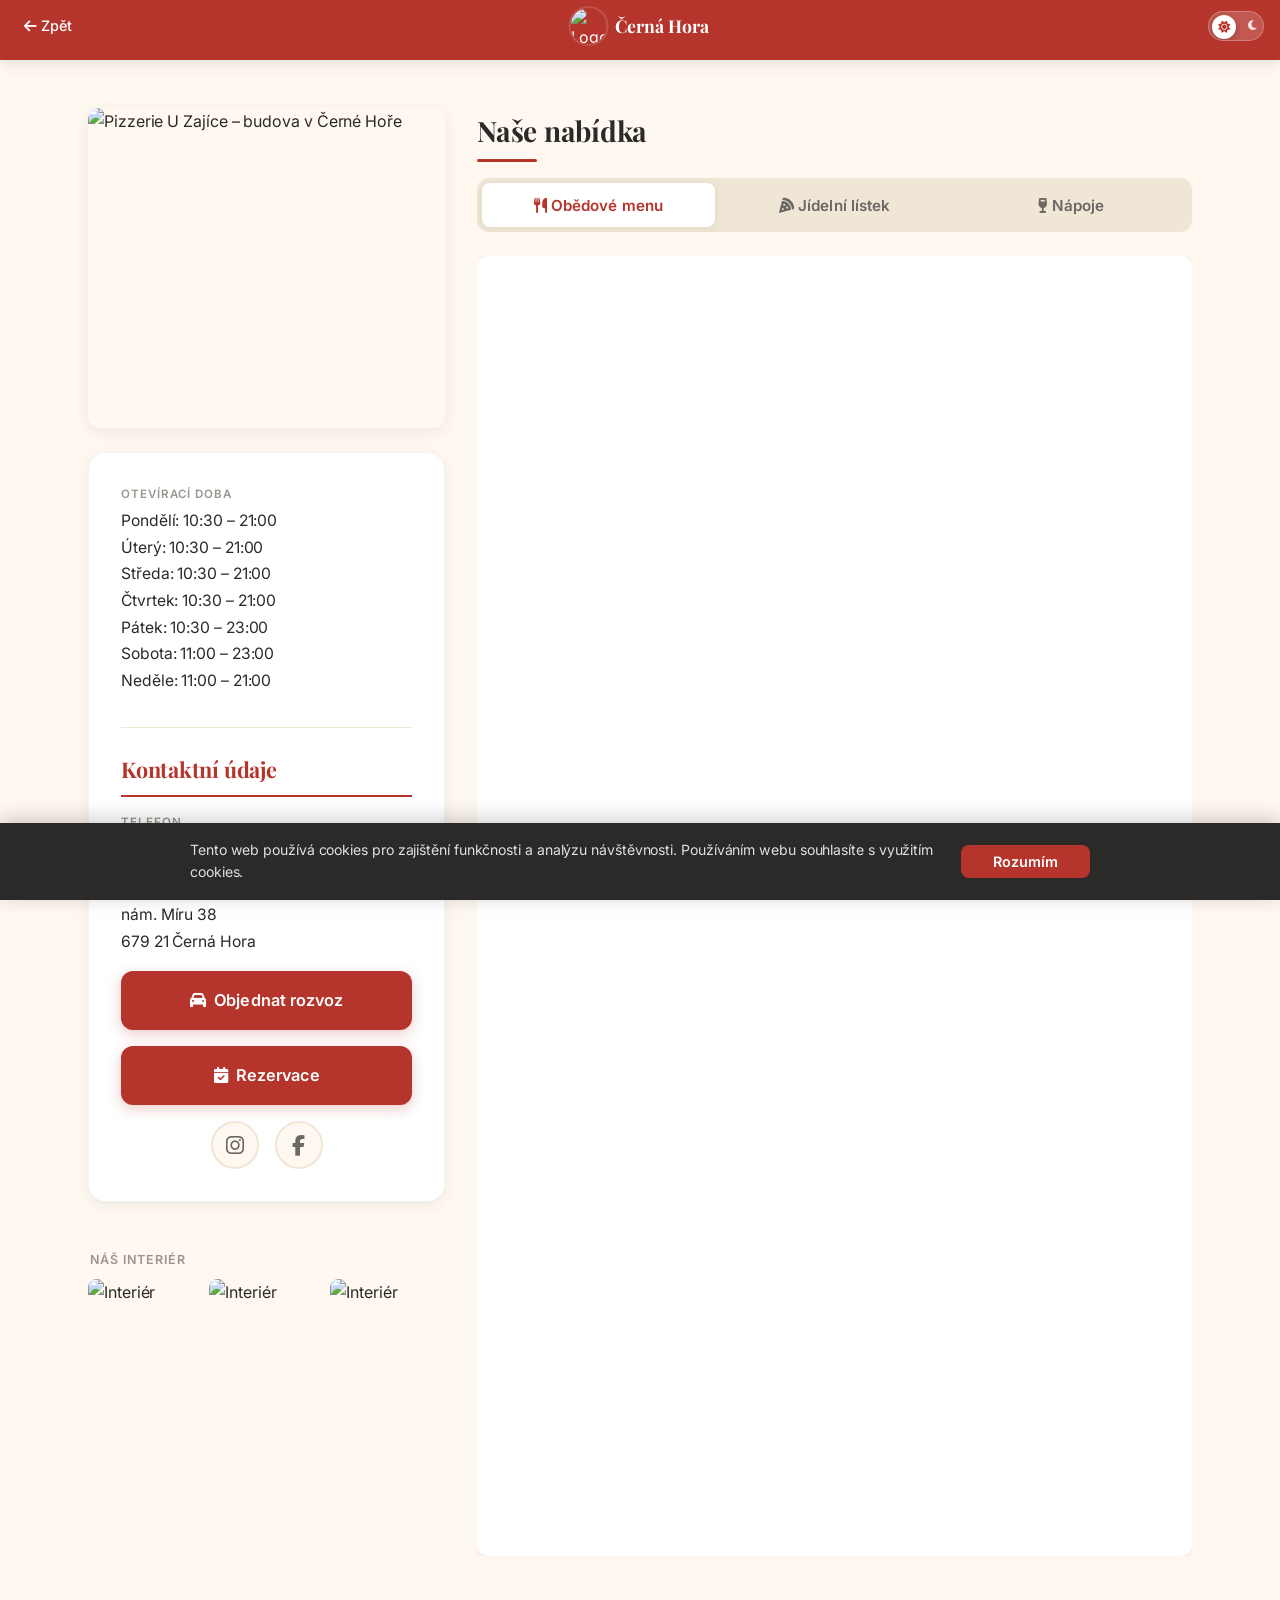
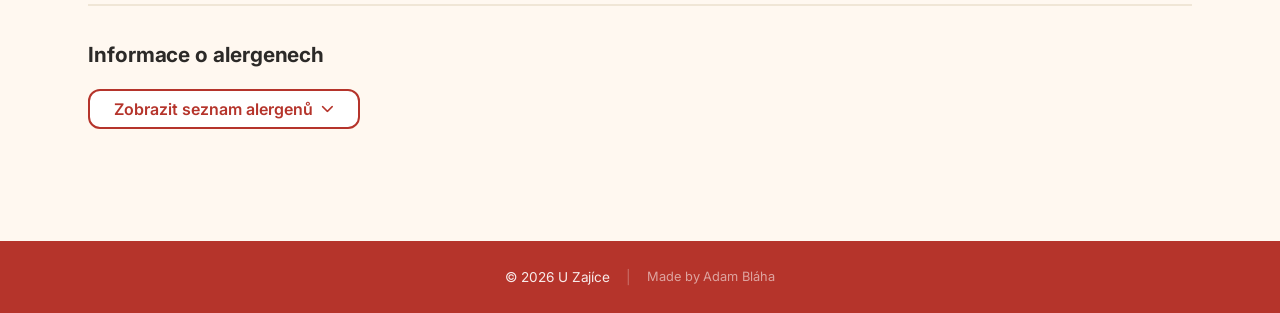
==== commit baa05f15: "Add files via upload" ====
--- a/cerna-hora.html
+++ b/cerna-hora.html
@@ -344,7 +344,7 @@
   <footer class="site-footer">
     <span class="site-footer__copy">&copy; 2026 U Zajíce</span>
     <span class="site-footer__divider">|</span>
-    <span class="site-footer__credit">Designed by Triangl</span>
+    <span class="site-footer__credit">Made by Adam Bláha</span>
   </footer>
 
   <div class="cookie-banner" id="cookie-banner" role="dialog" aria-label="Cookies">
@@ -667,6 +667,9 @@
       setTimeout(function(){location.href=href;},250);
     });
   });
+  window.addEventListener('pageshow',function(e){
+    document.body.classList.remove('page-leaving');
+  });
   </script>
   <script>
   (function(){
--- a/style.css
+++ b/style.css
@@ -12,7 +12,6 @@
   --color-gray-medium: #B0B0B0;
   --color-shadow: rgba(44, 44, 44, 0.08);
   --color-shadow-hover: rgba(44, 44, 44, 0.18);
-  --bg-image: url('images/pozadi.png');
   --bg-overlay: rgba(255, 248, 240, 0.74);
   --font-body: 'Inter', 'Segoe UI', system-ui, -apple-system, sans-serif;
   --font-heading: 'Playfair Display', Georgia, 'Times New Roman', serif;
@@ -47,7 +46,6 @@
   --color-gray-medium: #5A5048;
   --color-shadow: rgba(0, 0, 0, 0.4);
   --color-shadow-hover: rgba(0, 0, 0, 0.6);
-  --bg-image: url('images/pozadi-dark.png');
   --bg-overlay: rgba(15, 11, 9, 0.9);
   --shadow-card: 0 1px 2px rgba(0,0,0,0.2), 0 4px 16px rgba(0,0,0,0.3);
   --shadow-card-hover: 0 4px 8px rgba(0,0,0,0.3), 0 12px 32px rgba(0,0,0,0.45);
@@ -158,7 +156,6 @@
   color: #D4C7B3;
 }
 
-/* View Transitions API – kruhový rozjezd z místa kliknutí na přepínači */
 ::view-transition-old(root),
 ::view-transition-new(root) {
   animation: none;
@@ -171,10 +168,7 @@
 
 ::view-transition-new(root) {
   z-index: 9999;
-}
-
-::view-transition-new(root) {
-  animation: reveal 0.55s cubic-bezier(0.4, 0, 0.2, 1);
+  animation: reveal 0.7s cubic-bezier(0.4, 0, 0.2, 1);
 }
 
 @keyframes reveal {
@@ -219,15 +213,42 @@
   letter-spacing: -0.005em;
 }
 
+html::before {
+  content: '';
+  position: fixed;
+  top: 0; left: 0; right: 0; bottom: 0;
+  background-image: url('images/pozadi-dark.png');
+  background-position: center center;
+  background-size: cover;
+  background-repeat: no-repeat;
+  z-index: -2;
+  opacity: 0;
+  transition: opacity 0.7s cubic-bezier(0.4, 0, 0.2, 1), transform 0.9s cubic-bezier(0.4, 0, 0.2, 1);
+  transform: scale(1.03);
+}
+
+html[data-theme="dark"]::before {
+  opacity: 1;
+  transform: scale(1);
+}
+
 body::after {
   content: '';
   position: fixed;
   top: 0; left: 0; right: 0; bottom: 0;
-  background-image: var(--bg-image);
+  background-image: url('images/pozadi.png');
   background-position: center center;
   background-size: cover;
   background-repeat: no-repeat;
   z-index: -1;
+  opacity: 1;
+  transition: opacity 0.7s cubic-bezier(0.4, 0, 0.2, 1), transform 0.9s cubic-bezier(0.4, 0, 0.2, 1);
+  transform: scale(1);
+}
+
+html[data-theme="dark"] body::after {
+  opacity: 0;
+  transform: scale(1.03);
 }
 
 body::before {
@@ -237,6 +258,7 @@
   background: var(--bg-overlay);
   pointer-events: none;
   z-index: 0;
+  transition: background 0.7s cubic-bezier(0.4, 0, 0.2, 1);
 }
 
 body.page-leaving {
@@ -562,7 +584,6 @@
   color: #15110E;
 }
 
-/* Animace otáčení ikony */
 .theme-toggle__icon {
   transition: transform 0.55s cubic-bezier(0.68, -0.55, 0.27, 1.55), opacity 0.3s ease;
 }
@@ -583,7 +604,6 @@
   position: absolute;
 }
 
-/* Na hlavní straně (bez brick headeru) přepínač obalíme do plovoucího tlačítka */
 .theme-toggle--floating {
   position: fixed;
   top: calc(env(safe-area-inset-top, 0px) + 14px);
@@ -800,10 +820,13 @@
   margin-bottom: var(--space-lg);
   overflow-x: auto;
   -webkit-overflow-scrolling: touch;
-}
+  scrollbar-width: none;
+}
+
+.menu-tabs::-webkit-scrollbar { display: none; }
 
 .menu-tab {
-  flex: 1;
+  flex: 0 0 auto;
   padding: var(--space-sm) var(--space-md);
   background: transparent;
   color: var(--color-text-light);
@@ -1694,7 +1717,7 @@
   .delivery-table { font-size: 1rem; }
   .delivery-table th, .delivery-table td { padding: var(--space-sm) var(--space-lg); }
   .rauty-contact__phones { flex-direction: row; justify-content: center; }
-  .menu-tab { font-size: 0.88rem; }
+  .menu-tab { font-size: 0.88rem; flex: 1 1 0; }
   .drinks-gallery__slide { width: 200px; }
   .drinks-gallery__slide img { height: 270px; }
   .rauty-scroll-gallery .drinks-gallery__slide { width: 340px; }
@@ -1735,7 +1758,7 @@
   .hero__brand { font-size: 2.4rem; }
   .hero__welcome { font-size: 0.95rem; }
   .hero__logo { width: 140px; height: 140px; }
-  .menu-tab { font-size: 0.75rem; padding: var(--space-xs) var(--space-sm); }
+  .menu-tab { font-size: 0.82rem; padding: var(--space-xs) var(--space-sm); }
   .delivery-table { font-size: 0.82rem; }
   .delivery-table th, .delivery-table td { padding: var(--space-xs) var(--space-sm); }
   .site-header__back span { display: none; }
